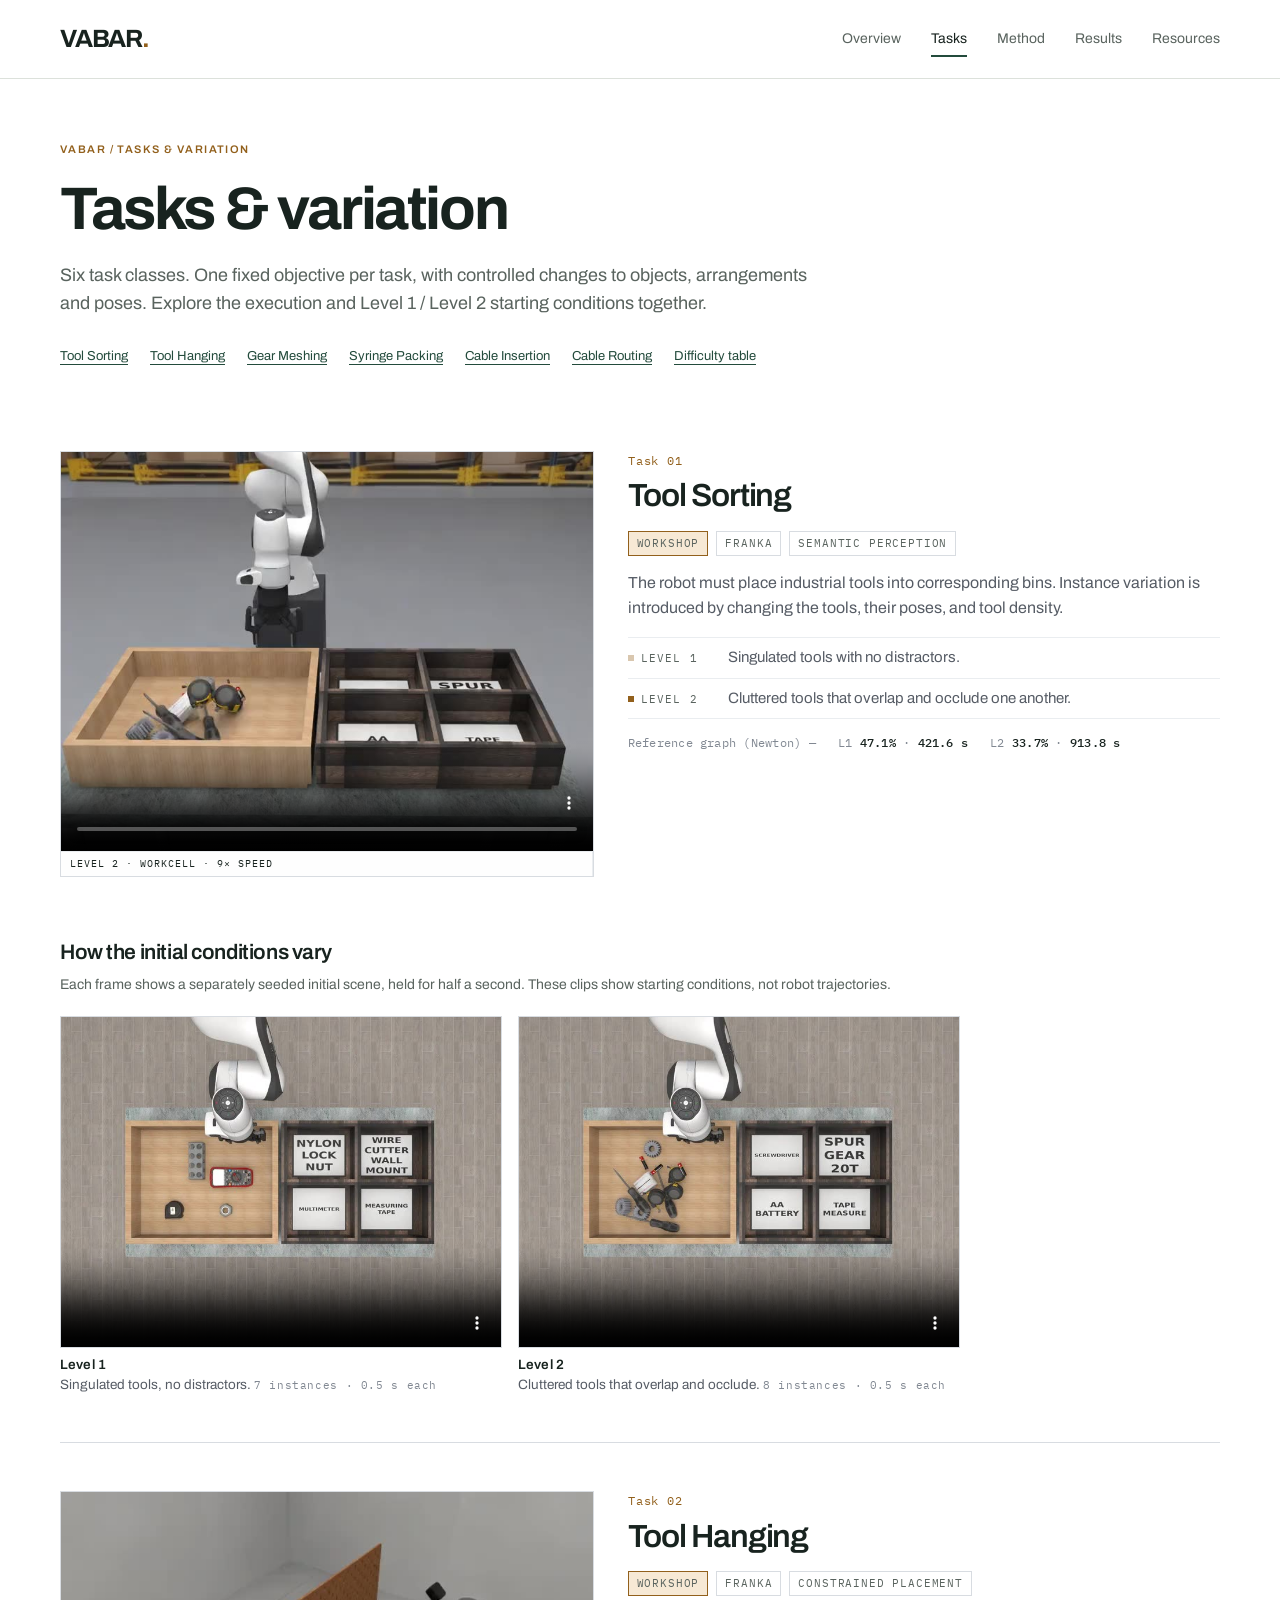
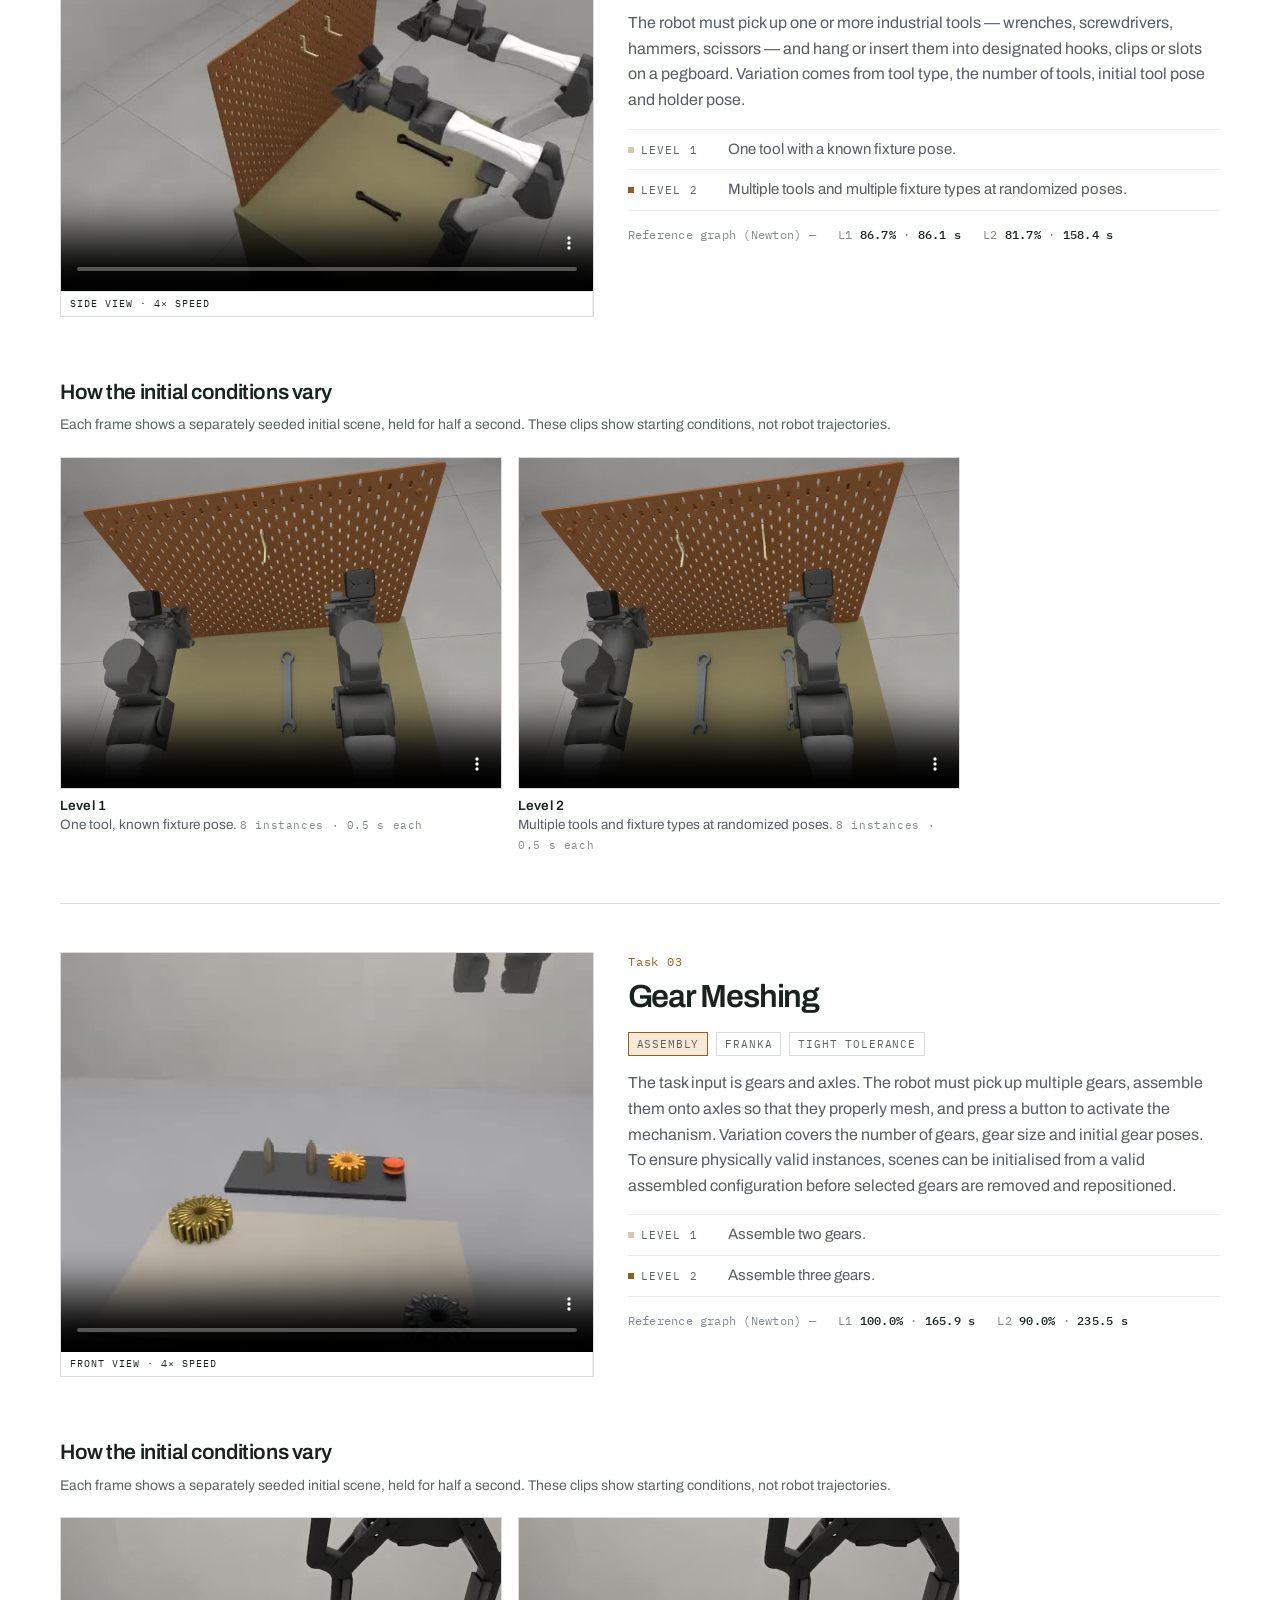
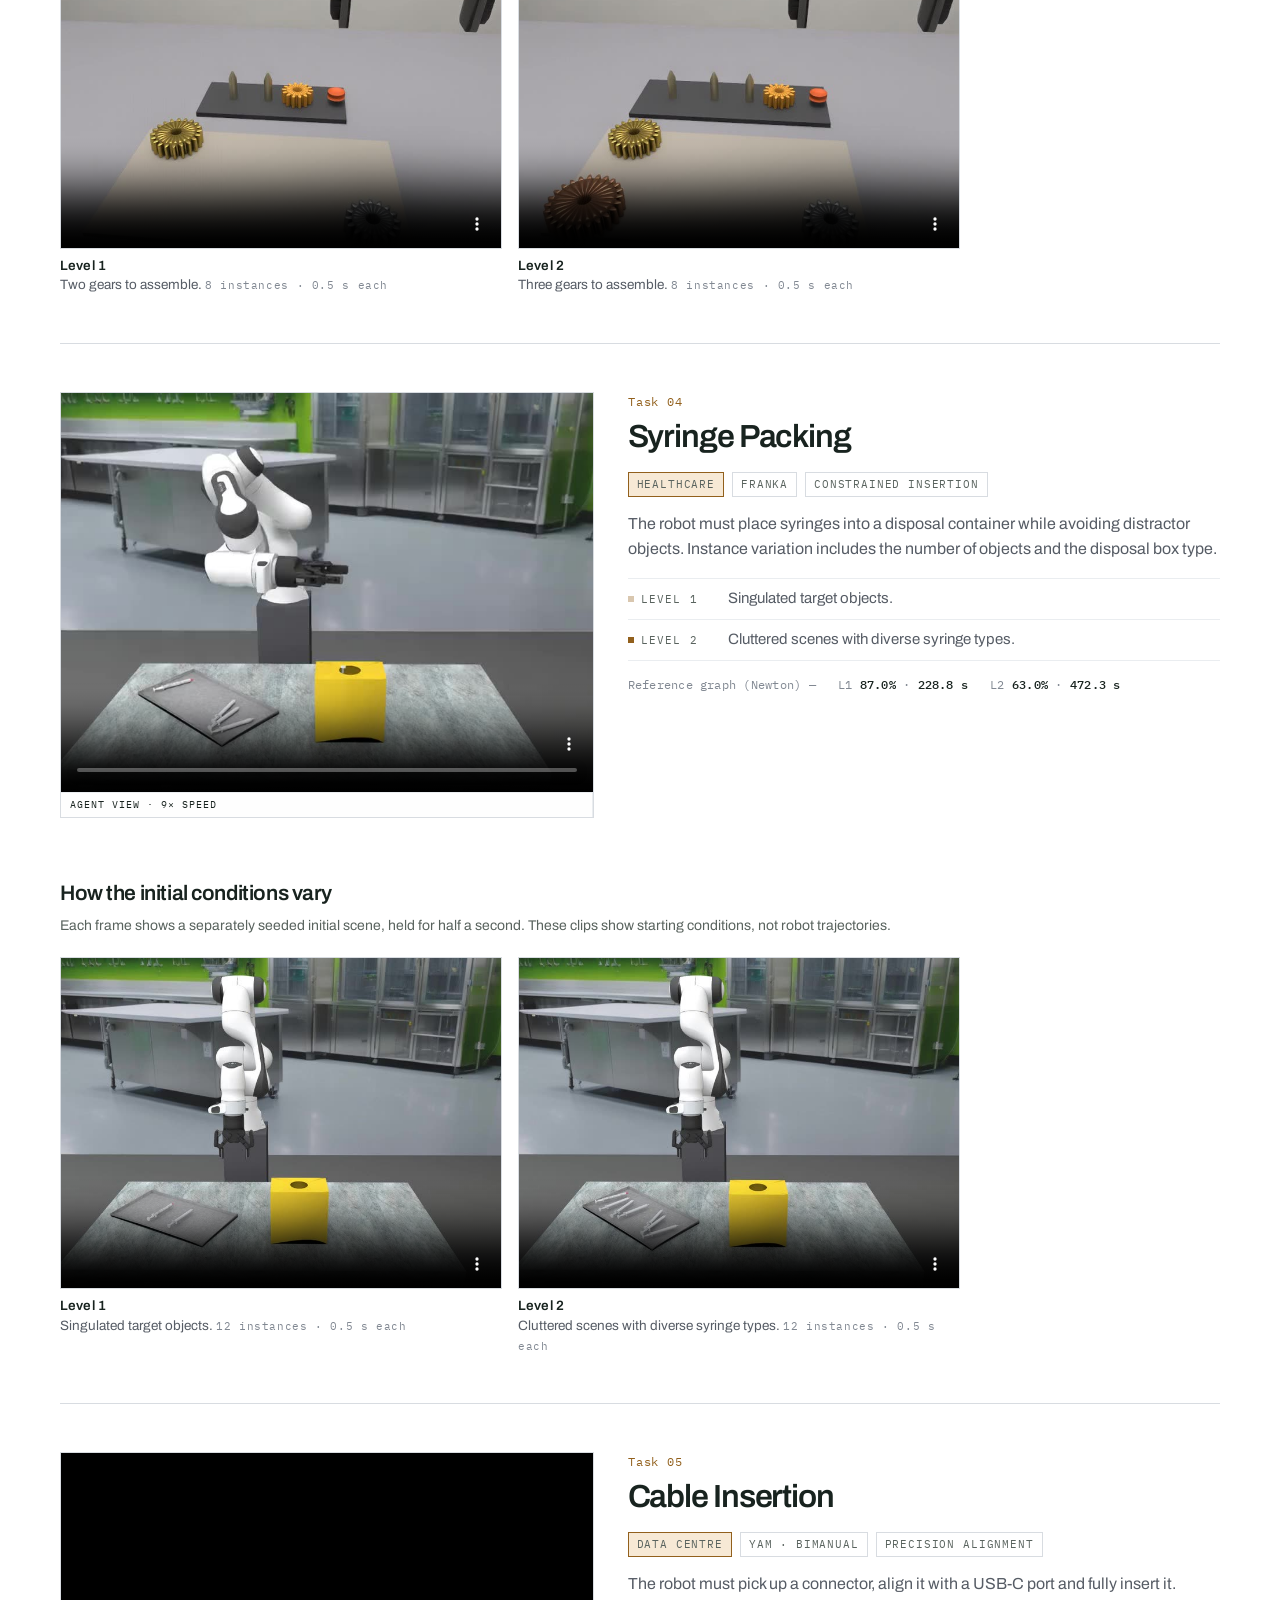
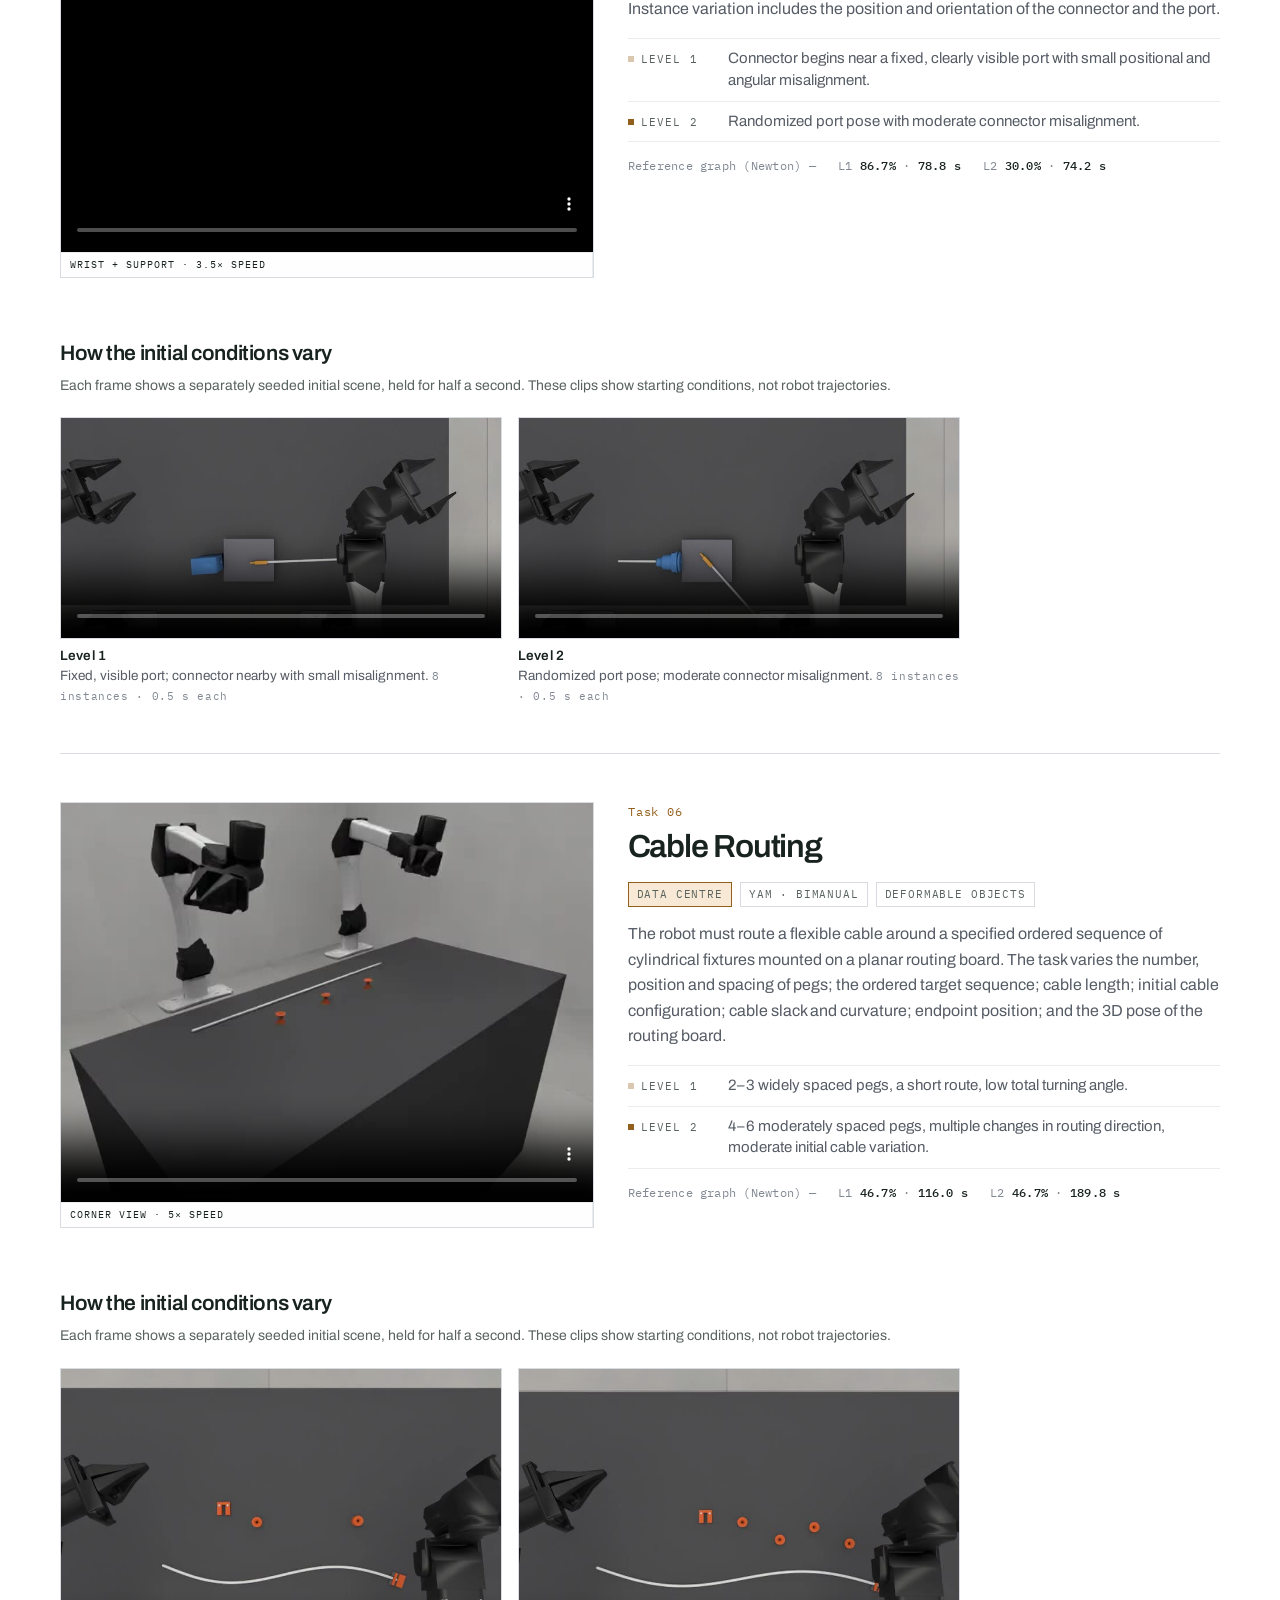
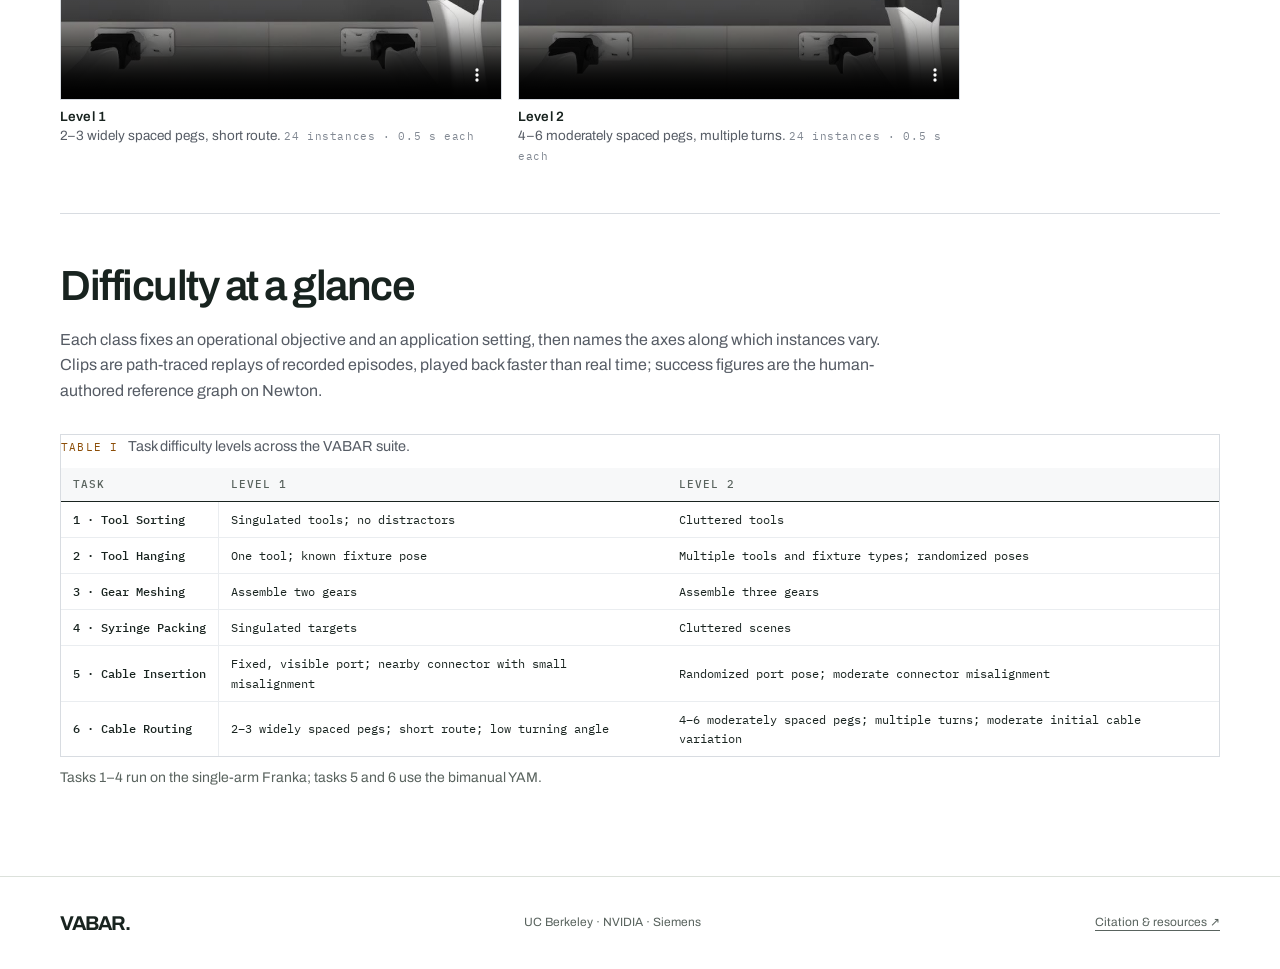
==== tasks.html @ e2aff844 "Redesign VABAR homepage and organize research into focused pages" ====
<!doctype html>
<html lang="en">
<head>
<meta charset="utf-8">
<meta name="viewport" content="width=device-width, initial-scale=1">
<title>Tasks & variation — VABAR</title>
<meta name="description" content="VABAR evaluates how reliably robots repeat a task as objects, layouts and physical conditions vary. Explore six manipulation tasks, controlled variations and baseline results.">
<meta name="robots" content="noindex, nofollow">
<link rel="preconnect" href="https://fonts.googleapis.com">
<link rel="preconnect" href="https://fonts.gstatic.com" crossorigin>
<link href="https://fonts.googleapis.com/css2?family=Archivo:wght@400;500;600;700&family=IBM+Plex+Mono:wght@400;500&display=swap" rel="stylesheet">
<link rel="stylesheet" href="assets/detail.css">
<link rel="stylesheet" href="assets/site.css">
<script src="assets/site.js" defer></script>
</head>
<body class="detail-page"><a class="skip-link" href="#main">Skip to content</a>
<nav class="site-nav" aria-label="Main navigation">
<div class="site-shell"><a class="brand" href="index.html" aria-label="VABAR home">VABAR<span class="brand-dot">.</span></a>
<div class="nav-links"><a href="index.html">Overview</a><a href="tasks.html" aria-current="page">Tasks</a><a href="method.html">Method</a><a href="results.html">Results</a><a href="resources.html">Resources</a>
</div>
</div>
</nav>
<header class="page-intro site-shell">
<p class="eyebrow">VABAR / Tasks & variation</p>
<h1>Tasks & variation</h1>
<p class="intro-text">Six task classes. One fixed objective per task, with controlled changes to objects, arrangements and poses. Explore the execution and Level 1 / Level 2 starting conditions together.</p>
<nav class="jump-links" aria-label="On this page"><a href="#tool-sorting">Tool Sorting</a><a href="#tool-hanging">Tool Hanging</a><a href="#gear-meshing">Gear Meshing</a><a href="#syringe-packing">Syringe Packing</a><a href="#cable-insertion">Cable Insertion</a><a href="#cable-routing">Cable Routing</a><a href="#difficulty">Difficulty table</a>
</nav>
</header>
<main id="main" class="shell">
<section id="tool-sorting" class="task-detail">
<article class="task">
    <div class="media">
      <video src="assets/video/task-tool-sorting.mp4" width="760" height="570" poster="assets/img/poster-task-tool-sorting.jpg" muted loop playsinline preload="none" controls aria-label="A single-arm robot picking tools out of a cluttered tray and placing them into labelled bins in an industrial warehouse."></video>
      <span class="cam">Level 2 · workcell · 9× speed</span>
    </div>
    <div>
      <p class="idx">Task 01</p>
      <h2>Tool Sorting</h2>
      <div class="meta"><span class="chip app">Workshop</span><span class="chip">Franka</span><span class="chip">Semantic perception</span>
</div>
      <p class="desc">The robot must place industrial tools into corresponding bins. Instance variation is introduced by changing the tools, their poses, and tool density.</p>
      <div class="tiers">
        <div class="tier">
<div class="t">Level 1</div>
<div class="d">Singulated tools with no distractors.</div>
</div>
        <div class="tier">
<div class="t">Level 2</div>
<div class="d">Cluttered tools that overlap and occlude one another.</div>
</div>
      </div>
      <p class="scores">Reference graph (Newton) — <span>L1 <b>47.1%</b> · <b>421.6 s</b></span><span>L2 <b>33.7%</b> · <b>913.8 s</b></span>
</p>
    </div>
  </article>
<h3>How the initial conditions vary</h3>
<p class="muted">Each frame shows a separately seeded initial scene, held for half a second. These clips show starting conditions, not robot trajectories.</p>
<div class="varpair">
        <figure>
          <div class="media"><video src="assets/video/var-tool-sorting-l1.mp4" width="760" height="570" poster="assets/img/poster-var-tool-sorting-l1.jpg" muted loop playsinline preload="none" controls aria-label="Tool Sorting Level 1: 7 independently seeded initial scenes, each held half a second."></video>
</div>
          <figcaption><b>Level 1</b>Singulated tools, no distractors. <span class="tick">7 instances · 0.5 s each</span>
</figcaption>
        </figure>
        <figure>
          <div class="media"><video src="assets/video/var-tool-sorting-l2.mp4" width="760" height="570" poster="assets/img/poster-var-tool-sorting-l2.jpg" muted loop playsinline preload="none" controls aria-label="Tool Sorting Level 2: 8 independently seeded initial scenes, each held half a second."></video>
</div>
          <figcaption><b>Level 2</b>Cluttered tools that overlap and occlude. <span class="tick">8 instances · 0.5 s each</span>
</figcaption>
        </figure>
</div>
</section>
<section id="tool-hanging" class="task-detail">
<article class="task">
    <div class="media">
      <video src="assets/video/task-tool-hanging.mp4" width="760" height="570" poster="assets/img/poster-task-tool-hanging.jpg" muted loop playsinline preload="none" controls aria-label="A single-arm robot hanging a wrench on a pegboard hook."></video>
      <span class="cam">Side view · 4× speed</span>
    </div>
    <div>
      <p class="idx">Task 02</p>
      <h2>Tool Hanging</h2>
      <div class="meta"><span class="chip app">Workshop</span><span class="chip">Franka</span><span class="chip">Constrained placement</span>
</div>
      <p class="desc">The robot must pick up one or more industrial tools — wrenches, screwdrivers, hammers, scissors — and hang or insert them into designated hooks, clips or slots on a pegboard. Variation comes from tool type, the number of tools, initial tool pose and holder pose.</p>
      <div class="tiers">
        <div class="tier">
<div class="t">Level 1</div>
<div class="d">One tool with a known fixture pose.</div>
</div>
        <div class="tier">
<div class="t">Level 2</div>
<div class="d">Multiple tools and multiple fixture types at randomized poses.</div>
</div>
      </div>
      <p class="scores">Reference graph (Newton) — <span>L1 <b>86.7%</b> · <b>86.1 s</b></span><span>L2 <b>81.7%</b> · <b>158.4 s</b></span>
</p>
    </div>
  </article>
<h3>How the initial conditions vary</h3>
<p class="muted">Each frame shows a separately seeded initial scene, held for half a second. These clips show starting conditions, not robot trajectories.</p>
<div class="varpair">
        <figure>
          <div class="media"><video src="assets/video/var-tool-hanging-l1.mp4" width="760" height="570" poster="assets/img/poster-var-tool-hanging-l1.jpg" muted loop playsinline preload="none" controls aria-label="Tool Hanging Level 1: 8 independently seeded initial scenes, each held half a second."></video>
</div>
          <figcaption><b>Level 1</b>One tool, known fixture pose. <span class="tick">8 instances · 0.5 s each</span>
</figcaption>
        </figure>
        <figure>
          <div class="media"><video src="assets/video/var-tool-hanging-l2.mp4" width="760" height="570" poster="assets/img/poster-var-tool-hanging-l2.jpg" muted loop playsinline preload="none" controls aria-label="Tool Hanging Level 2: 8 independently seeded initial scenes, each held half a second."></video>
</div>
          <figcaption><b>Level 2</b>Multiple tools and fixture types at randomized poses. <span class="tick">8 instances · 0.5 s each</span>
</figcaption>
        </figure>
</div>
</section>
<section id="gear-meshing" class="task-detail">
<article class="task">
    <div class="media">
      <video src="assets/video/task-gear-meshing.mp4" width="760" height="570" poster="assets/img/poster-task-gear-meshing.jpg" muted loop playsinline preload="none" controls aria-label="A single-arm robot placing a gear onto an axle so that it meshes with neighbouring gears."></video>
      <span class="cam">Front view · 4× speed</span>
    </div>
    <div>
      <p class="idx">Task 03</p>
      <h2>Gear Meshing</h2>
      <div class="meta"><span class="chip app">Assembly</span><span class="chip">Franka</span><span class="chip">Tight tolerance</span>
</div>
      <p class="desc">The task input is gears and axles. The robot must pick up multiple gears, assemble them onto axles so that they properly mesh, and press a button to activate the mechanism. Variation covers the number of gears, gear size and initial gear poses. To ensure physically valid instances, scenes can be initialised from a valid assembled configuration before selected gears are removed and repositioned.</p>
      <div class="tiers">
        <div class="tier">
<div class="t">Level 1</div>
<div class="d">Assemble two gears.</div>
</div>
        <div class="tier">
<div class="t">Level 2</div>
<div class="d">Assemble three gears.</div>
</div>
      </div>
      <p class="scores">Reference graph (Newton) — <span>L1 <b>100.0%</b> · <b>165.9 s</b></span><span>L2 <b>90.0%</b> · <b>235.5 s</b></span>
</p>
    </div>
  </article>
<h3>How the initial conditions vary</h3>
<p class="muted">Each frame shows a separately seeded initial scene, held for half a second. These clips show starting conditions, not robot trajectories.</p>
<div class="varpair">
        <figure>
          <div class="media"><video src="assets/video/var-gear-meshing-l1.mp4" width="760" height="570" poster="assets/img/poster-var-gear-meshing-l1.jpg" muted loop playsinline preload="none" controls aria-label="Gear Meshing Level 1: 8 independently seeded initial scenes, each held half a second."></video>
</div>
          <figcaption><b>Level 1</b>Two gears to assemble. <span class="tick">8 instances · 0.5 s each</span>
</figcaption>
        </figure>
        <figure>
          <div class="media"><video src="assets/video/var-gear-meshing-l2.mp4" width="760" height="570" poster="assets/img/poster-var-gear-meshing-l2.jpg" muted loop playsinline preload="none" controls aria-label="Gear Meshing Level 2: 8 independently seeded initial scenes, each held half a second."></video>
</div>
          <figcaption><b>Level 2</b>Three gears to assemble. <span class="tick">8 instances · 0.5 s each</span>
</figcaption>
        </figure>
</div>
</section>
<section id="syringe-packing" class="task-detail">
<article class="task">
    <div class="media">
      <video src="assets/video/task-syringe-packing.mp4" width="760" height="570" poster="assets/img/poster-task-syringe-packing.jpg" muted loop playsinline preload="none" controls aria-label="A single-arm robot in a laboratory picking syringes off a tray and posting them into a yellow sharps container."></video>
      <span class="cam">Agent view · 9× speed</span>
    </div>
    <div>
      <p class="idx">Task 04</p>
      <h2>Syringe Packing</h2>
      <div class="meta"><span class="chip app">Healthcare</span><span class="chip">Franka</span><span class="chip">Constrained insertion</span>
</div>
      <p class="desc">The robot must place syringes into a disposal container while avoiding distractor objects. Instance variation includes the number of objects and the disposal box type.</p>
      <div class="tiers">
        <div class="tier">
<div class="t">Level 1</div>
<div class="d">Singulated target objects.</div>
</div>
        <div class="tier">
<div class="t">Level 2</div>
<div class="d">Cluttered scenes with diverse syringe types.</div>
</div>
      </div>
      <p class="scores">Reference graph (Newton) — <span>L1 <b>87.0%</b> · <b>228.8 s</b></span><span>L2 <b>63.0%</b> · <b>472.3 s</b></span>
</p>
    </div>
  </article>
<h3>How the initial conditions vary</h3>
<p class="muted">Each frame shows a separately seeded initial scene, held for half a second. These clips show starting conditions, not robot trajectories.</p>
<div class="varpair">
        <figure>
          <div class="media"><video src="assets/video/var-syringe-packing-l1.mp4" width="760" height="570" poster="assets/img/poster-var-syringe-packing-l1.jpg" muted loop playsinline preload="none" controls aria-label="Syringe Packing Level 1: 12 independently seeded initial scenes, each held half a second."></video>
</div>
          <figcaption><b>Level 1</b>Singulated target objects. <span class="tick">12 instances · 0.5 s each</span>
</figcaption>
        </figure>
        <figure>
          <div class="media"><video src="assets/video/var-syringe-packing-l2.mp4" width="760" height="570" poster="assets/img/poster-var-syringe-packing-l2.jpg" muted loop playsinline preload="none" controls aria-label="Syringe Packing Level 2: 12 independently seeded initial scenes, each held half a second."></video>
</div>
          <figcaption><b>Level 2</b>Cluttered scenes with diverse syringe types. <span class="tick">12 instances · 0.5 s each</span>
</figcaption>
        </figure>
</div>
</section>
<section id="cable-insertion" class="task-detail">
<article class="task">
    <div class="media">
      <video src="assets/video/task-cable-insertion.mp4" width="760" height="570" poster="assets/img/poster-task-cable-insertion.jpg" muted loop playsinline preload="none" controls aria-label="Two robot grippers aligning a USB-C connector with a bulkhead port and inserting it."></video>
      <span class="cam">Wrist + support · 3.5× speed</span>
    </div>
    <div>
      <p class="idx">Task 05</p>
      <h2>Cable Insertion</h2>
      <div class="meta"><span class="chip app">Data centre</span><span class="chip">YAM · bimanual</span><span class="chip">Precision alignment</span>
</div>
      <p class="desc">The robot must pick up a connector, align it with a USB-C port and fully insert it. Instance variation includes the position and orientation of the connector and the port.</p>
      <div class="tiers">
        <div class="tier">
<div class="t">Level 1</div>
<div class="d">Connector begins near a fixed, clearly visible port with small positional and angular misalignment.</div>
</div>
        <div class="tier">
<div class="t">Level 2</div>
<div class="d">Randomized port pose with moderate connector misalignment.</div>
</div>
      </div>
      <p class="scores">Reference graph (Newton) — <span>L1 <b>86.7%</b> · <b>78.8 s</b></span><span>L2 <b>30.0%</b> · <b>74.2 s</b></span>
</p>
    </div>
  </article>
<h3>How the initial conditions vary</h3>
<p class="muted">Each frame shows a separately seeded initial scene, held for half a second. These clips show starting conditions, not robot trajectories.</p>
<div class="varpair">
        <figure>
          <div class="media"><video src="assets/video/var-cable-insertion-l1.mp4" width="760" height="380" poster="assets/img/poster-var-cable-insertion-l1.jpg" muted loop playsinline preload="none" controls aria-label="Cable Insertion Level 1: 8 independently seeded initial scenes, each held half a second."></video>
</div>
          <figcaption><b>Level 1</b>Fixed, visible port; connector nearby with small misalignment. <span class="tick">8 instances · 0.5 s each</span>
</figcaption>
        </figure>
        <figure>
          <div class="media"><video src="assets/video/var-cable-insertion-l2.mp4" width="760" height="380" poster="assets/img/poster-var-cable-insertion-l2.jpg" muted loop playsinline preload="none" controls aria-label="Cable Insertion Level 2: 8 independently seeded initial scenes, each held half a second."></video>
</div>
          <figcaption><b>Level 2</b>Randomized port pose; moderate connector misalignment. <span class="tick">8 instances · 0.5 s each</span>
</figcaption>
        </figure>
</div>
</section>
<section id="cable-routing" class="task-detail">
<article class="task">
    <div class="media">
      <video src="assets/video/task-cable-routing.mp4" width="760" height="570" poster="assets/img/poster-task-cable-routing.jpg" muted loop playsinline preload="none" controls aria-label="Two robot arms weaving a flexible cable around a sequence of pegs on a routing board."></video>
      <span class="cam">Corner view · 5× speed</span>
    </div>
    <div>
      <p class="idx">Task 06</p>
      <h2>Cable Routing</h2>
      <div class="meta"><span class="chip app">Data centre</span><span class="chip">YAM · bimanual</span><span class="chip">Deformable objects</span>
</div>
      <p class="desc">The robot must route a flexible cable around a specified ordered sequence of cylindrical fixtures mounted on a planar routing board. The task varies the number, position and spacing of pegs; the ordered target sequence; cable length; initial cable configuration; cable slack and curvature; endpoint position; and the 3D pose of the routing board.</p>
      <div class="tiers">
        <div class="tier">
<div class="t">Level 1</div>
<div class="d">2–3 widely spaced pegs, a short route, low total turning angle.</div>
</div>
        <div class="tier">
<div class="t">Level 2</div>
<div class="d">4–6 moderately spaced pegs, multiple changes in routing direction, moderate initial cable variation.</div>
</div>
      </div>
      <p class="scores">Reference graph (Newton) — <span>L1 <b>46.7%</b> · <b>116.0 s</b></span><span>L2 <b>46.7%</b> · <b>189.8 s</b></span>
</p>
    </div>
  </article>
<h3>How the initial conditions vary</h3>
<p class="muted">Each frame shows a separately seeded initial scene, held for half a second. These clips show starting conditions, not robot trajectories.</p>
<div class="varpair">
        <figure>
          <div class="media"><video src="assets/video/var-cable-routing-l1.mp4" width="760" height="570" poster="assets/img/poster-var-cable-routing-l1.jpg" muted loop playsinline preload="none" controls aria-label="Cable Routing Level 1: 24 independently seeded initial scenes, each held half a second."></video>
</div>
          <figcaption><b>Level 1</b>2–3 widely spaced pegs, short route. <span class="tick">24 instances · 0.5 s each</span>
</figcaption>
        </figure>
        <figure>
          <div class="media"><video src="assets/video/var-cable-routing-l2.mp4" width="760" height="570" poster="assets/img/poster-var-cable-routing-l2.jpg" muted loop playsinline preload="none" controls aria-label="Cable Routing Level 2: 24 independently seeded initial scenes, each held half a second."></video>
</div>
          <figcaption><b>Level 2</b>4–6 moderately spaced pegs, multiple turns. <span class="tick">24 instances · 0.5 s each</span>
</figcaption>
        </figure>
</div>
</section>
<section id="difficulty">
  <div class="sechead">
<h2>Difficulty at a glance</h2>
</div>
  <p class="dek">
    Each class fixes an operational objective and an application setting, then names the axes along which
    instances vary. Clips are path-traced replays of recorded episodes, played back faster than real time;
    success figures are the human-authored reference graph on Newton.
  </p>

  <div class="tablewrap" style="margin-bottom:8px">
    <table>
      <caption><span class="no">Table I</span>Task difficulty levels across the VABAR suite.</caption>
      <thead><tr><th>Task</th><th>Level 1</th><th>Level 2</th></tr></thead>
      <tbody>
        <tr><th>1 · Tool Sorting</th><td>Singulated tools; no distractors</td><td>Cluttered tools</td></tr>
        <tr><th>2 · Tool Hanging</th><td>One tool; known fixture pose</td><td>Multiple tools and fixture types; randomized poses</td></tr>
        <tr><th>3 · Gear Meshing</th><td>Assemble two gears</td><td>Assemble three gears</td></tr>
        <tr><th>4 · Syringe Packing</th><td>Singulated targets</td><td>Cluttered scenes</td></tr>
        <tr><th>5 · Cable Insertion</th><td>Fixed, visible port; nearby connector with small misalignment</td><td>Randomized port pose; moderate connector misalignment</td></tr>
        <tr><th>6 · Cable Routing</th><td>2–3 widely spaced pegs; short route; low turning angle</td><td>4–6 moderately spaced pegs; multiple turns; moderate initial cable variation</td></tr>
      </tbody>
    </table>
  </div>
  <p class="tnote">Tasks 1–4 run on the single-arm Franka; tasks 5 and 6 use the bimanual YAM.</p>

  </section>
</main>
<footer class="site-footer">
<div class="site-shell"><a class="brand" href="index.html">VABAR.</a>
<p>UC Berkeley · NVIDIA · Siemens</p><a href="resources.html#citation">Citation & resources ↗</a>
</div>
</footer>

</body></html>
---- assets/detail.css ----
:root{
  color-scheme:light;
  --ground:#FFFFFF;
  --surface:#FFFFFF;
  --surface-2:#F7F8F9;
  --ink:#14171B;
  --ink-2:#565C65;
  --ink-3:#818892;
  --rule:#D8DCE1;
  --rule-soft:#EAEDF0;
  --accent:#A85F0B;
  --accent-ink:#8C4E08;
  --accent-tint:#F7E9D5;
  --band:#F7F8F9;
  --band-ink:#14171B;
  --band-ink-2:#565C65;
  --band-rule:#D8DCE1;

  /* chart series - validated (light, surface #ffffff, all-pairs) */
  --series-perc:#2a78d6;
  --series-grasp:#eb6834;
  --series-motion:#1baf7a;
  --chart-surface:#FFFFFF;

  --shell:1180px;
  --measure:none;

  --f-display:"Archivo","Helvetica Neue",Arial,sans-serif;
  --f-body:"Source Serif 4",Georgia,"Times New Roman",serif;
  --f-mono:"IBM Plex Mono",ui-monospace,"SFMono-Regular",Menlo,Consolas,monospace;
}

*{box-sizing:border-box}
body{
  margin:0;background:var(--ground);color:var(--ink);
  font-family:var(--f-body);font-size:17px;line-height:1.62;
  -webkit-font-smoothing:antialiased;
}
img,video{max-width:100%;height:auto;display:block}
a{color:var(--accent-ink);text-decoration-thickness:1px;text-underline-offset:2px}
a:focus-visible,button:focus-visible,video:focus-visible{outline:2px solid var(--accent);outline-offset:3px}

.shell{max-width:var(--shell);margin-inline:auto;padding-inline:20px}
.prose{max-width:var(--measure)}
.prose p{margin:0 0 1em}
.prose p:last-child{margin-bottom:0}
.prose.two{columns:2;column-gap:46px}
.prose.two p{break-inside:avoid}
@media (max-width:900px){.prose.two{columns:1}}
strong{font-weight:600}

/* ---------- classification strip ---------- */
.strip{background:var(--band);color:var(--band-ink-2);border-bottom:1px solid var(--band-rule)}
.strip .shell{display:flex;flex-wrap:wrap;gap:8px 20px;align-items:center;padding-block:9px;
  font-family:var(--f-mono);font-size:11px;letter-spacing:.14em;text-transform:uppercase}
.strip b{color:var(--accent-ink);font-weight:600}
.strip .sep{color:var(--band-rule)}

/* ---------- nav ---------- */
nav.toc{position:sticky;top:env(safe-area-inset-top,0px);z-index:40;
  background:color-mix(in srgb,var(--ground) 90%,transparent);backdrop-filter:blur(10px);
  border-bottom:1px solid var(--rule)}
nav.toc .shell{display:flex;align-items:center;gap:16px;overflow-x:auto;scrollbar-width:none}
nav.toc .shell::-webkit-scrollbar{display:none}
nav.toc .mark{font-family:var(--f-display);font-weight:700;font-size:14px;letter-spacing:.06em;
  color:var(--ink);text-decoration:none;flex:none;padding-block:13px}
nav.toc a.lnk{font-family:var(--f-mono);font-size:11.5px;letter-spacing:.09em;text-transform:uppercase;
  color:var(--ink-2);text-decoration:none;white-space:nowrap;padding-block:13px;flex:none;
  border-bottom:2px solid transparent}
nav.toc a.lnk:hover{color:var(--ink);border-bottom-color:var(--accent)}

/* ---------- sidebar navigation (wide screens) ---------- */
@media (min-width:1040px){
  :root{--rail:224px}
  nav.toc{
    position:fixed;top:0;left:0;bottom:0;width:var(--rail);z-index:50;
    background:var(--ground);backdrop-filter:none;
    border-right:1px solid var(--rule);border-bottom:0;
    overflow-y:auto;overscroll-behavior:contain;
    padding-top:env(safe-area-inset-top,0px);padding-bottom:env(safe-area-inset-bottom,0px);
  }
  nav.toc .shell{
    display:block;max-width:none;overflow:visible;
    padding-inline:24px;padding-block:30px 34px;
  }
  nav.toc .mark{display:block;padding-block:0;margin-bottom:6px;font-size:20px;letter-spacing:.04em}
  nav.toc .railnote{
    display:block;font-family:var(--f-mono);font-size:9.5px;letter-spacing:.13em;text-transform:uppercase;
    color:var(--ink-3);margin-bottom:22px;line-height:1.5;
  }
  nav.toc a.lnk{
    display:block;padding:7px 0 7px 13px;margin-left:-14px;
    border-bottom:0;border-left:2px solid var(--rule-soft);white-space:normal;
  }
  nav.toc a.lnk:hover{color:var(--ink);border-bottom-color:transparent;border-left-color:var(--accent)}
  nav.toc a.lnk.is-current{color:var(--accent-ink);border-left-color:var(--accent)}
  .strip .shell,header.hero,main.shell,footer .shell{
    margin-left:var(--rail);
    max-width:calc(var(--shell) + var(--rail));
  }
  .strip .shell,footer .shell{margin-inline:var(--rail) auto}
}
@media (max-width:1039px){
  nav.toc .railnote{display:none}
}

/* ---------- hero ---------- */
header.hero{padding-block:30px 0}
.eyebrow{font-family:var(--f-mono);font-size:11.5px;letter-spacing:.16em;text-transform:uppercase;
  color:var(--accent-ink);margin:0 0 20px}
h1.title{font-family:var(--f-display);font-weight:700;
  font-size:clamp(38px,6.6vw,68px);line-height:1.02;letter-spacing:-.025em;margin:0;text-wrap:balance}
h1.title .acr{display:block;color:var(--ink)}
/* authors */
.authors{margin:16px 0 0;font-family:var(--f-display);font-size:15.5px;line-height:1.6;color:var(--ink)}
.authors .a{white-space:nowrap}
.authors .a:not(:last-child)::after{content:",";margin-right:.35em}
.authors sup,.affils sup{font-family:var(--f-mono);font-size:.68em;color:var(--accent-ink);margin-left:1px}
.affils{display:flex;flex-wrap:wrap;gap:4px 22px;margin:10px 0 0;font-family:var(--f-mono);
  font-size:12px;letter-spacing:.04em;color:var(--ink-2)}
h1.title .full{display:block;font-size:clamp(34px,4.4vw,60px);font-weight:700;
  line-height:1.04;letter-spacing:-.028em;color:var(--ink)}
.tagline{margin:10px 0 0;font-family:var(--f-display);font-size:clamp(16px,1.6vw,19px);font-weight:500;
  line-height:1.35;color:var(--ink-2)}
.eqc{margin:4px 0 0;font-family:var(--f-mono);font-size:11.5px;letter-spacing:.04em;color:var(--ink-3)}
.eqc sup{color:var(--accent-ink);margin-right:2px}
.byline{display:grid;grid-template-columns:1fr 1fr;gap:0 48px;margin:16px 0 0;
  border-top:1px solid var(--rule);border-bottom:1px solid var(--rule)}
.byline .col{display:flex;flex-direction:column}
.byline .row{display:grid;grid-template-columns:118px minmax(0,1fr);align-items:center;gap:14px;
  padding:9px 0;min-height:52px}
.byline .row + .row{border-top:1px solid var(--rule-soft)}
.byline h3{margin:0;font-family:var(--f-display);font-size:12.5px;font-weight:600;letter-spacing:.01em;color:var(--ink-3)}
.byline p{margin:0;font-family:var(--f-display);font-size:15.5px;line-height:1.55;color:var(--ink)}
.byline a{color:var(--ink);text-decoration:none;border-bottom:1px solid var(--rule)}
.byline a:hover{color:var(--accent-ink);border-bottom-color:var(--accent)}
.byline .nm{color:var(--ink-3);white-space:nowrap}
.byline .logos{display:flex;flex-wrap:wrap;align-items:center;gap:8px 20px}
.byline .logo{display:inline-flex;align-items:flex-start;gap:3px}
.byline .logo img{height:24px;width:auto;display:block}
.byline .logo img.siemens{height:20px}
.byline .logo img.berkeley{height:30px}
.byline .logo img.nvidia{height:26px}
.byline .logo sup{font-family:var(--f-mono);font-size:10px;line-height:1;color:var(--accent-ink)}
.byline .arx{display:inline-flex;align-items:center;gap:10px;border-bottom:0}
.byline .arx img{height:22px;width:auto;display:block}
.byline .arx img.gh{height:20px}
.byline .arx span{border-bottom:1px solid var(--rule)}
.byline .arx:hover span{border-bottom-color:var(--accent)}
@media (max-width:1360px){
  .byline .row{grid-template-columns:92px minmax(0,1fr);gap:10px}
  .byline .logos{flex-wrap:nowrap;gap:14px}
  .byline .logo img{height:20px}.byline .logo img.siemens{height:16px}
  .byline .logo img.nvidia{height:21px}.byline .logo img.berkeley{height:25px}
}
@media (max-height:820px) and (min-width:761px){
  header.hero{padding-top:18px}
  h1.title .full{font-size:clamp(30px,3.6vw,48px)}
  .tagline{margin-top:6px;font-size:16px}
  .authors{margin-top:10px;font-size:14.5px;line-height:1.5}
  .eqc{margin-top:2px}
  .byline{margin-top:10px}
  .byline .row{padding:5px 0;min-height:40px}
  .byline p{font-size:14.5px;line-height:1.45}
  section#overview{padding-top:14px}
}
@media (max-width:860px){.byline{grid-template-columns:1fr}.byline .col + .col .row:first-child{border-top:1px solid var(--rule-soft)}}
@media (max-width:520px){.byline .row{grid-template-columns:1fr;gap:6px}}
h1.title .sub{display:block;margin-top:14px;font-size:clamp(19px,2.6vw,28px);font-weight:500;
  line-height:1.24;letter-spacing:-.012em;color:var(--ink-2)}

.figures{display:grid;grid-template-columns:repeat(6,1fr);margin:34px 0 0;
  border-top:1px solid var(--ink);border-bottom:1px solid var(--rule)}
.figures div{padding:14px 16px 15px;border-right:1px solid var(--rule-soft)}
.figures div:last-child{border-right:0}
.figures dt{font-family:var(--f-mono);font-size:10.5px;letter-spacing:.11em;text-transform:uppercase;
  color:var(--ink-3);margin-bottom:5px}
.figures dd{margin:0;font-family:var(--f-display);font-weight:600;font-size:21px;letter-spacing:-.01em;
  font-variant-numeric:tabular-nums}

/* ---------- plates ---------- */
.plate{margin:0;position:relative}
.plate .frame img{height:auto}
.plate .frame{position:relative;border:1px solid var(--rule);background:var(--surface);padding:10px}
.plate .frame::before,.plate .frame::after{content:"";position:absolute;width:11px;height:11px;
  pointer-events:none;border-color:var(--accent);border-style:solid}
.plate .frame::before{top:-1px;left:-1px;border-width:1px 0 0 1px}
.plate .frame::after{bottom:-1px;right:-1px;border-width:0 1px 1px 0}
.plate figcaption{display:flex;gap:12px;align-items:baseline;margin-top:10px;font-size:14.5px;
  color:var(--ink-2);line-height:1.5}
.plate figcaption .no{flex:none;font-family:var(--f-mono);font-size:11px;letter-spacing:.11em;
  text-transform:uppercase;color:var(--accent-ink);padding-top:2px}

/* ---------- sections ---------- */
section{padding-block:56px;border-top:1px solid var(--rule)}
section:first-of-type{border-top:0}
section#overview{padding-top:22px}

.sechead{display:flex;align-items:baseline;gap:14px;margin-bottom:8px}
.sechead .num{font-family:var(--f-mono);font-size:11.5px;letter-spacing:.12em;color:var(--accent-ink);
  flex:none;padding-top:3px}
h2{font-family:var(--f-display);font-weight:600;font-size:clamp(25px,3.4vw,34px);letter-spacing:-.02em;
  line-height:1.14;margin:0;text-wrap:balance}
.dek{margin:0 0 30px;color:var(--ink-2);max-width:var(--measure);font-size:17px}
h3{font-family:var(--f-display);font-weight:600;font-size:18px;letter-spacing:-.008em;margin:0 0 8px}
.label{font-family:var(--f-mono);font-size:10.5px;letter-spacing:.13em;text-transform:uppercase;color:var(--ink-3)}

/* ---------- formalism ---------- */
.formal{display:grid;grid-template-columns:minmax(0,330px) minmax(0,1fr);gap:28px 40px;align-items:start;margin-top:8px}
.tuple{background:var(--surface);border:1px solid var(--rule);padding:22px 20px}
.tuple .eq{font-family:var(--f-mono);font-size:18px;letter-spacing:-.01em;color:var(--ink);text-align:center;
  padding:6px 0 16px;border-bottom:1px solid var(--rule-soft);margin-bottom:14px}
.tuple .eq i{color:var(--accent-ink);font-style:normal}
.glossary{margin:0;display:grid;grid-template-columns:auto 1fr;gap:7px 14px;font-size:14.5px}
.glossary dt{font-family:var(--f-mono);font-weight:500;color:var(--accent-ink);text-align:right}
.glossary dd{margin:0;color:var(--ink-2);line-height:1.45}
.tuple .foot{margin:16px 0 0;font-size:14px;color:var(--ink-2);line-height:1.5;
  border-top:1px solid var(--rule-soft);padding-top:13px}
.mono{font-family:var(--f-mono)}

ol.rules{margin:0;padding:0;list-style:none;counter-reset:r}
ol.rules li{counter-increment:r;padding:13px 0 13px 44px;border-top:1px solid var(--rule-soft);
  position:relative;font-size:16px;color:var(--ink-2)}
ol.rules li:first-child{border-top:0;padding-top:0}
ol.rules li:first-child::before{top:0}
ol.rules li::before{content:counter(r,lower-alpha);position:absolute;left:0;top:13px;
  font-family:var(--f-mono);font-size:11px;color:var(--accent-ink);border:1px solid var(--rule);
  width:24px;height:24px;display:grid;place-items:center;background:var(--surface)}
ol.rules.num li::before{content:counter(r)}
ol.rules b{color:var(--ink);font-weight:600;font-family:var(--f-display);font-size:15px}

/* ---------- criteria grid ---------- */
#contributions .criteria{grid-template-columns:repeat(3,1fr)}
#criteria .criteria{grid-template-columns:repeat(4,1fr)}
@media (max-width:1000px){
  #contributions .criteria,#criteria .criteria{grid-template-columns:repeat(2,1fr)}
}
@media (max-width:620px){
  #contributions .criteria,#criteria .criteria{grid-template-columns:1fr}
}
.criteria{display:grid;grid-template-columns:repeat(auto-fit,minmax(235px,1fr));border-top:1px solid var(--ink)}
.criteria .crit{padding:18px 20px 20px;border-bottom:1px solid var(--rule);border-right:1px solid var(--rule-soft)}
.criteria .crit:last-child{border-right:0}
.criteria .crit .k{font-family:var(--f-mono);font-size:10.5px;letter-spacing:.12em;color:var(--accent-ink);
  display:block;margin-bottom:9px}
.criteria .crit p{margin:0;font-size:15px;color:var(--ink-2);line-height:1.5}

/* ---------- diagnostic flow ---------- */
.flow{display:flex;flex-wrap:wrap;align-items:stretch;gap:10px;margin:0 0 22px}
.flow .node{flex:1 1 170px;min-width:0;border:1px solid var(--ink-2);background:var(--surface);
  padding:13px 14px;display:flex;flex-direction:column;gap:5px;justify-content:center}
.flow .node.priv{border-style:dashed}
.flow .node.phys{border-style:dotted}
.flow .node .t{font-family:var(--f-display);font-weight:600;font-size:14px;line-height:1.25}
.flow .node .s{font-family:var(--f-mono);font-size:12.5px;color:var(--accent-ink)}
.flow .arrow{align-self:center;color:var(--ink-3);font-size:16px;flex:none}
.flowkey{margin:0 0 26px;font-size:14px;color:var(--ink-3);max-width:var(--measure)}
dl.maps{margin:0;display:grid;grid-template-columns:auto 1fr;gap:9px 18px;font-size:15.5px;align-items:baseline}
dl.maps dt{font-family:var(--f-mono);font-size:13px;color:var(--accent-ink);white-space:nowrap}
dl.maps dd{margin:0;color:var(--ink-2)}

/* ---------- task cards ---------- */
.task{display:grid;grid-template-columns:minmax(0,46%) minmax(0,1fr);gap:26px 34px;padding-block:34px;
  border-top:1px solid var(--rule-soft);align-items:start}
.task:first-of-type{border-top:1px solid var(--ink)}
.media{position:relative;border:1px solid var(--rule);background:var(--surface-2);overflow:hidden}
.media video,.media img{width:100%;height:auto;display:block}
.media .cam{position:absolute;left:0;bottom:0;background:rgba(255,255,255,.88);color:var(--ink);border-top:1px solid var(--rule-soft);border-right:1px solid var(--rule-soft);
  font-family:var(--f-mono);font-size:10px;letter-spacing:.1em;text-transform:uppercase;padding:4px 9px}
.task .idx{font-family:var(--f-mono);font-size:12px;color:var(--accent-ink);letter-spacing:.08em;margin:0}
.task h3{font-size:24px;margin:4px 0 10px;letter-spacing:-.015em}
.task .meta{display:flex;flex-wrap:wrap;gap:6px 8px;margin:0 0 14px}
.chip{font-family:var(--f-mono);font-size:10.5px;letter-spacing:.08em;text-transform:uppercase;
  border:1px solid var(--rule);padding:3px 8px;color:var(--ink-2);background:var(--surface)}
.chip.app{border-color:var(--accent);color:var(--accent-ink);background:var(--accent-tint)}
.task p.desc{margin:0 0 16px;font-size:16px;color:var(--ink-2)}
.tiers{margin:0;border-top:1px solid var(--rule-soft)}
.tiers .tier{display:grid;grid-template-columns:86px 1fr;gap:14px;padding:9px 0;border-bottom:1px solid var(--rule-soft)}
.tiers .tier .t{font-family:var(--f-mono);font-size:10.5px;letter-spacing:.11em;text-transform:uppercase;
  color:var(--ink-3);padding-top:3px}
.tiers .tier .t::before{content:"";display:inline-block;width:6px;height:6px;margin-right:7px;
  background:var(--accent);opacity:.35;vertical-align:1px}
.tiers .tier:nth-child(2) .t::before{opacity:1}
.tiers .tier .d{font-size:15px;color:var(--ink-2);line-height:1.45}
.scores{display:flex;flex-wrap:wrap;gap:6px 22px;margin:14px 0 0;font-family:var(--f-mono);font-size:12px;
  color:var(--ink-3);letter-spacing:.02em}
.scores b{color:var(--ink);font-weight:500;font-variant-numeric:tabular-nums}

/* ---------- variation flip-books ---------- */
.varset{border-top:1px solid var(--ink)}
.varrow{display:grid;grid-template-columns:minmax(0,235px) minmax(0,1fr);gap:20px 34px;
  padding-block:28px;border-bottom:1px solid var(--rule-soft);align-items:start}
.varrow .vh .idx{font-family:var(--f-mono);font-size:12px;color:var(--accent-ink);letter-spacing:.08em;margin:0}
.varrow .vh h3{font-size:21px;margin:4px 0 8px;letter-spacing:-.014em}
.varrow .vh p{margin:0;font-size:14.5px;color:var(--ink-2);line-height:1.45}
.varrow .vh .axes{margin-top:10px;font-family:var(--f-mono);font-size:10.5px;letter-spacing:.09em;
  text-transform:uppercase;color:var(--ink-3)}
.varpair{display:grid;grid-template-columns:1fr 1fr;gap:16px}
.varpair figure{margin:0}
.varpair figcaption{margin-top:7px;font-size:13.5px;color:var(--ink-2);line-height:1.45}
.varpair figcaption b{display:block;font-family:var(--f-display);font-weight:600;font-size:13.5px;
  color:var(--ink);letter-spacing:.01em}
.varpair .tick{font-family:var(--f-mono);font-size:10.5px;color:var(--ink-3);letter-spacing:.06em}
@media (max-width:900px){.varrow{grid-template-columns:1fr}}
@media (max-width:560px){.varpair{grid-template-columns:1fr}}

/* ---------- gallery ---------- */
.gallery{display:grid;grid-template-columns:repeat(auto-fit,minmax(255px,1fr));gap:18px}
.gallery figure{margin:0}
.gallery figcaption{margin-top:8px;font-size:13.5px;color:var(--ink-2);line-height:1.45}
.gallery figcaption b{display:block;font-family:var(--f-display);font-weight:600;font-size:14px;color:var(--ink)}

/* ---------- tables ---------- */
.tablewrap{overflow-x:auto;border:1px solid var(--rule);background:var(--surface)}
table{border-collapse:collapse;width:100%;min-width:640px;font-family:var(--f-mono);font-size:13px}
caption{text-align:left;padding:0 0 10px;font-size:14.5px;color:var(--ink-2);font-family:var(--f-body)}
caption .no{font-family:var(--f-mono);font-size:11px;letter-spacing:.11em;text-transform:uppercase;
  color:var(--accent-ink);margin-right:10px}
th,td{padding:8px 12px;text-align:left;border-bottom:1px solid var(--rule-soft);vertical-align:middle}
thead th{font-size:10.5px;letter-spacing:.1em;text-transform:uppercase;color:var(--ink-3);font-weight:500;
  border-bottom:1px solid var(--ink);white-space:nowrap;background:var(--surface-2)}
tbody th{font-weight:500;color:var(--ink);white-space:nowrap;border-right:1px solid var(--rule-soft)}
td.n{text-align:right;font-variant-numeric:tabular-nums;white-space:nowrap}
tbody tr:last-child th,tbody tr:last-child td{border-bottom:0}
.grp th,.grp td{border-top:1px solid var(--rule)}
.dash{color:var(--ink-3)}
.spangrp{border-left:1px solid var(--rule-soft)}
.best{font-weight:600}
/* inline magnitude bar behind a success rate */
td.sr{position:relative;text-align:right;font-variant-numeric:tabular-nums;white-space:nowrap;
  padding-right:12px;min-width:74px}
td.sr .bar{position:absolute;left:6px;top:50%;transform:translateY(-50%);height:15px;
  background:var(--accent);opacity:.17;border-radius:0 2px 2px 0;pointer-events:none}
td.sr span.v{position:relative}
.tnote{margin:10px 0 0;font-size:14px;color:var(--ink-3);line-height:1.5}

/* ---------- failure chart ---------- */
.chart{border:1px solid var(--rule);background:var(--chart-surface);padding:20px}
.legend{display:flex;flex-wrap:wrap;gap:8px 20px;margin:0 0 18px;font-family:var(--f-mono);font-size:11.5px;
  letter-spacing:.06em;text-transform:uppercase;color:var(--ink-2)}
.legend .k{display:inline-flex;align-items:center;gap:7px}
.legend .sw{width:11px;height:11px;flex:none;border-radius:2px}
.chartrow{display:grid;grid-template-columns:150px minmax(0,1fr) 168px;gap:14px;align-items:center;margin-bottom:7px}
.chartrow .rl{font-family:var(--f-mono);font-size:11.5px;color:var(--ink-2);text-align:right;
  white-space:nowrap;overflow:hidden;text-overflow:ellipsis}
  .chartrow .rl em{font-style:normal;color:var(--ink-3)}
.chartrow .rv{display:flex;gap:10px;font-family:var(--f-mono);font-size:11.5px;color:var(--ink-2);
  font-variant-numeric:tabular-nums}
.chartrow .rv span{flex:1;text-align:right}
.chartrow .rv .z{color:var(--ink-3)}
.chartrow .rv .na{color:var(--ink-3);flex:3;text-align:right;font-style:normal}
.stack{display:flex;gap:2px;height:26px}
.stack .seg{height:100%;min-width:0;cursor:default}
.stack .seg:first-child{border-radius:2px 0 0 2px}
.stack .seg:last-child{border-radius:0 2px 2px 0}
.stack .seg.p{background:var(--series-perc)}
.stack .seg.g{background:var(--series-grasp)}
.stack .seg.m{background:var(--series-motion)}
.stack .na{height:100%;flex:1;border:1px dashed var(--rule);display:flex;align-items:center;
  padding-left:10px;font-family:var(--f-mono);font-size:10.5px;color:var(--ink-3)}
.axis{display:grid;grid-template-columns:150px minmax(0,1fr) 168px;gap:14px;margin-top:10px}
  .axis .ticks{display:flex;justify-content:space-between;font-family:var(--f-mono);font-size:10.5px;color:var(--ink-3)}
.axis .heads{display:flex;gap:10px;font-family:var(--f-mono);font-size:10px;letter-spacing:.06em;
  text-transform:uppercase;color:var(--ink-3)}
.axis .heads span{flex:1;text-align:right}
#tip{position:fixed;z-index:80;pointer-events:none;opacity:0;transition:opacity .1s;
  background:var(--ink);color:#FFFFFF;border:1px solid var(--ink);padding:7px 10px;
  font-family:var(--f-mono);font-size:11.5px;line-height:1.45;max-width:220px}

.notice{border:1px solid var(--accent);background:var(--accent-tint);color:var(--accent-ink);
  padding:13px 16px;font-family:var(--f-mono);font-size:12.5px;line-height:1.55;margin:0 0 22px;max-width:var(--measure)}

.cols{display:grid;grid-template-columns:repeat(auto-fit,minmax(245px,1fr));gap:26px 34px}
.cols .c p{margin:0;font-size:15.5px;color:var(--ink-2)}
.split{display:grid;grid-template-columns:minmax(0,1fr) minmax(0,44%);gap:30px 40px;align-items:start}

/* ---------- discussion ---------- */
.findings{display:grid;gap:0;border-top:1px solid var(--ink)}
.findings .f{padding:20px 0;border-bottom:1px solid var(--rule-soft);display:grid;
  grid-template-columns:minmax(0,300px) minmax(0,1fr);gap:10px 34px;align-items:start}
.findings .f h3{margin:0;font-size:19px;letter-spacing:-.012em}
.findings .f .k{font-family:var(--f-mono);font-size:10.5px;letter-spacing:.12em;color:var(--accent-ink);
  display:block;margin-bottom:7px}
.findings .f p{margin:0;font-size:16px;color:var(--ink-2)}

/* ---------- release / footer ---------- */
.release{display:grid;grid-template-columns:repeat(auto-fit,minmax(215px,1fr));border-top:1px solid var(--ink);margin-bottom:26px}
.release .r{padding:16px 18px 18px;border-bottom:1px solid var(--rule);border-right:1px solid var(--rule-soft)}
.release .r .k{font-family:var(--f-mono);font-size:10.5px;letter-spacing:.11em;text-transform:uppercase;
  color:var(--ink-3);display:block;margin-bottom:7px}
.release .r .v{font-family:var(--f-display);font-weight:600;font-size:16px;margin-bottom:5px}
.release .r p{margin:0;font-size:14px;color:var(--ink-2);line-height:1.45}
pre.cite{margin:0;padding:18px 20px;background:var(--band);color:var(--band-ink);font-family:var(--f-mono);
  font-size:12.5px;line-height:1.6;overflow-x:auto;border:1px solid var(--band-rule)}
pre.cite .k{color:var(--accent-ink)}
footer{border-top:1px solid var(--rule);padding-block:30px 46px;color:var(--ink-3);font-size:14px}
footer .shell{display:flex;flex-wrap:wrap;gap:10px 28px;justify-content:space-between;align-items:baseline}
footer .m{font-family:var(--f-mono);font-size:11px;letter-spacing:.1em;text-transform:uppercase}

@media (max-width:900px){
  .formal{grid-template-columns:1fr}
  .split{grid-template-columns:1fr}
  .task{grid-template-columns:1fr;gap:18px}
  .figures{grid-template-columns:repeat(3,1fr)}
  .figures div:nth-child(3n){border-right:0}
  .figures div:nth-child(-n+3){border-bottom:1px solid var(--rule-soft)}
  .findings .f{grid-template-columns:1fr;gap:8px}
  .chartrow,.axis{grid-template-columns:118px 1fr;gap:10px}
}
@media (max-width:520px){
  body{font-size:16px}
  .figures{grid-template-columns:repeat(2,1fr)}
  .figures div:nth-child(3n){border-right:1px solid var(--rule-soft)}
  .figures div:nth-child(2n){border-right:0}
  .figures div:nth-child(-n+4){border-bottom:1px solid var(--rule-soft)}
  .tiers .tier{grid-template-columns:1fr;gap:2px}
  header.hero{padding-block:34px 0}
  section{padding-block:40px}
  .flow .arrow{display:none}
  .chartrow,.axis{grid-template-columns:82px minmax(0,1fr);gap:8px}
  .chartrow .rv,.axis .heads{display:none}
  .chart{padding:14px}
}
@media (prefers-reduced-motion: reduce){
  *{animation-duration:.001ms!important;transition-duration:.001ms!important}
}
---- assets/site.css ----
:root{--ink:#18231f;--muted:#59635e;--line:#dce1db;--accent:#92601c;--cream:#f5f5ef;--green:#234b3c;--f-display:'Archivo',Arial,sans-serif;--f-body:'Archivo',Arial,sans-serif;--shell:1160px}

*{box-sizing:border-box}
html{scroll-padding-top:100px}
body{margin:0;background:#fff;color:var(--ink);font-family:var(--f-body);font-size:16px;line-height:1.6;-webkit-font-smoothing:antialiased}
a{color:inherit;text-underline-offset:4px}
img,video{display:block;max-width:100%;height:auto}
button,a,summary{-webkit-tap-highlight-color:transparent}
a:focus-visible,summary:focus-visible,video:focus-visible{outline:3px solid #9b681f;outline-offset:5px}
h1,h2,h3,h4,p,figure{margin:0}
h1,h2,h3{font-family:var(--f-display);text-wrap:balance}
h2{font-size:clamp(30px,3.3vw,43px);line-height:1.15;letter-spacing:-.035em}
h3{font-size:21px;line-height:1.3;letter-spacing:-.02em}
.site-shell,.detail-page main.shell{width:min(1160px,calc(100% - 80px));max-width:none;margin-inline:auto;padding-inline:0}
.skip-link{position:fixed;top:-100px;left:16px;z-index:100;padding:12px;background:white}
.skip-link:focus{top:10px}
.site-nav{position:sticky;top:0;z-index:50;background:rgba(255,255,255,.97);border-bottom:1px solid var(--line)}
.site-nav .site-shell{display:flex;align-items:center;justify-content:space-between;min-height:78px;gap:32px}
.brand{font-size:25px;font-weight:700;letter-spacing:-.05em;text-decoration:none;white-space:nowrap}
.brand-dot{color:var(--accent)}
.nav-links{display:flex;gap:30px;align-items:center}
.nav-links a{font-size:14px;text-decoration:none;color:var(--muted);padding:25px 0;position:relative}
.nav-links a:hover,.nav-links a[aria-current]{color:var(--ink)}
.nav-links a[aria-current]:after{content:'';height:2px;background:var(--green);position:absolute;bottom:18px;left:0;right:0}
.eyebrow{font-size:11px;letter-spacing:.13em;font-weight:600;text-transform:uppercase;color:var(--accent);margin:0 0 19px;font-family:var(--f-display)}
.home-hero{display:grid;grid-template-columns:1fr 1.02fr;gap:62px;align-items:center;padding-block:66px 46px}
.home-hero h1{font-size:clamp(40px,4.7vw,62px);line-height:1.04;letter-spacing:-.055em;font-weight:600}
.hero-lead{font-size:19px;line-height:1.55;color:var(--muted);max-width:480px;margin:24px 0 16px}
.project-title{font-size:13px;color:var(--muted);max-width:350px;line-height:1.5}
.actions{display:flex;gap:12px;flex-wrap:wrap;margin-top:28px}
.button{display:inline-flex;justify-content:center;align-items:center;gap:20px;padding:12px 17px;font-size:14px;font-weight:500;text-decoration:none;border:1px solid #b8c1b7;border-radius:4px;transition:background .15s}
.button:hover{background:#ecefe8}
.button.primary{background:var(--green);border-color:var(--green);color:white}
.button.primary:hover{background:#16362a}
.release-note{font-size:12px;color:var(--muted);margin-top:14px}
.hero-demo{background:var(--cream);border:1px solid var(--line);border-radius:5px;overflow:hidden}
.demo-topline{display:flex;justify-content:space-between;padding:13px 16px;font-size:10px;font-weight:500;text-transform:uppercase;letter-spacing:.1em}
.hero-demo video{width:100%;aspect-ratio:4/3;object-fit:cover}
.hero-demo figcaption{padding:14px 16px;font-size:13px;line-height:1.5}
.hero-demo figcaption span{display:block;font-size:11px;color:var(--muted);margin-top:3px}
.project-meta{display:grid;grid-template-columns:1fr auto;border-top:1px solid var(--line);padding-top:22px;padding-bottom:24px;align-items:center;gap:12px 30px}
.institution-line{display:flex;gap:24px;flex-wrap:wrap;font-size:16px;font-weight:600}
.facts{display:flex;gap:23px;font-size:12px;color:var(--muted)}
.facts b{font-size:18px;color:var(--ink);font-weight:500;margin-right:4px}
.team-details{grid-column:1/-1;font-size:13px;color:var(--muted)}
summary{cursor:pointer;width:fit-content}
.authors{font-size:13px;line-height:1.9;margin-top:20px;font-family:var(--f-display)}
.authors .a{white-space:nowrap}
.authors .a:not(:last-child):after{content:', ';margin-right:5px}
.authors sup,.logos sup{font-size:9px;color:var(--accent)}
.eqc{font-size:11px;color:var(--muted);margin-top:8px}
.team-logos{margin-top:18px}
.logos{display:flex;gap:28px;flex-wrap:wrap;align-items:center}
.logo{display:flex;gap:4px;align-items:center}
.logo img{height:24px;width:auto}
.home-section{padding-block:76px;border-top:1px solid var(--line)}
.section-heading{display:flex;gap:50px;justify-content:space-between;align-items:flex-end;margin-bottom:34px}
.section-heading>p{font-size:16px;color:var(--muted);max-width:450px;line-height:1.7}
.variation-section{background:var(--cream)}
.variation-compare{display:grid;grid-template-columns:1fr 1fr;gap:24px}
.variation-compare figure{background:white;border:1px solid var(--line);border-radius:4px;overflow:hidden}
.comparison-label{display:flex;align-items:center;gap:18px;padding:14px 20px}
.comparison-label span{font-size:11px;color:var(--accent);text-transform:uppercase;letter-spacing:.08em}
.comparison-label b{font-size:15px;font-weight:500}
.variation-compare img{width:100%;aspect-ratio:4/3;object-fit:cover}
.variation-compare figcaption{padding:12px 20px;font-size:13px;color:var(--muted)}
.section-bottom{display:flex;align-items:flex-start;justify-content:space-between;gap:36px;margin-top:25px}
.section-bottom p{font-size:13px;line-height:1.65;color:var(--muted);max-width:690px}
.text-link{font-size:14px;font-weight:500;white-space:nowrap;color:var(--green)}
.task-grid{display:grid;grid-template-columns:repeat(3,minmax(0,1fr));gap:32px 24px}
.task-card{display:block;text-decoration:none;border:1px solid var(--line);border-radius:4px;overflow:hidden;transition:border-color .15s}
.task-card:hover{border-color:var(--green)}
.card-image{position:relative;overflow:hidden}
.card-image img{width:100%;aspect-ratio:4/3;object-fit:cover;transition:transform .2s}
.task-card:hover img{transform:scale(1.025)}
.card-number{position:absolute;top:12px;left:12px;padding:2px 8px;background:#fff;color:var(--green);font-size:11px;border-radius:2px}
.card-copy{padding:20px}
.card-copy h3{display:flex;align-items:center;justify-content:space-between;font-size:20px}
.card-copy h3 span{font-size:18px;font-weight:400;color:var(--muted)}
.card-copy p{font-size:14px;color:var(--muted);margin:10px 0 20px;line-height:1.65}
.card-link{font-size:11px;color:var(--green)}
.method-strip{background:var(--cream)}
.method-steps{list-style:none;display:grid;grid-template-columns:repeat(3,1fr);gap:40px;padding:0;margin:36px 0 0}
.method-steps li{border-top:1px solid #b9c3b6;padding-top:18px}
.method-steps li>span{display:block;color:var(--accent);font-size:12px;margin-bottom:22px}
.method-steps p{font-size:15px;color:var(--muted);margin-top:10px;max-width:320px}
.result-feature{border-block:1px solid var(--line);padding-block:30px;display:grid;grid-template-columns:1fr 1.3fr;gap:60px}
.muted{color:var(--muted);font-size:14px;margin-top:8px}
.result-legend{display:grid;gap:10px;font-size:12px;margin-top:24px}
.result-legend span{display:flex;gap:8px;align-items:center}
.result-legend i{width:9px;height:9px;background:#b9c4bc}
.result-legend .human-key,.bar-fill.human{background:#a0afa3}
.result-legend .gap-key,.bar-fill.gap{background:var(--green)}
.result-legend .code-key,.bar-fill.code{background:var(--accent)}
.bar-groups{display:grid;gap:22px}
.bar-group h4{font-size:12px;margin-bottom:10px}
.result-bar{display:grid;grid-template-columns:95px 1fr 40px;gap:12px;align-items:center;margin-top:8px;font-size:12px}
.bar-track{height:13px;background:#f0f2ee}
.bar-fill{height:100%}
.result-bar b{text-align:right;font-weight:500}
.resources-band{background:var(--cream)}
.resources-band>div>p:not(.eyebrow){color:var(--muted);margin-top:16px}
.resources-band h2{max-width:700px}
.site-footer{padding:30px 0;border-top:1px solid var(--line);font-size:12px;color:var(--muted)}
.site-footer .site-shell{display:flex;gap:24px;flex-wrap:wrap;align-items:center;justify-content:space-between}
.site-footer .brand{font-size:20px;color:var(--ink)}

/* Detail pages retain the complete research content within the same site navigation. */
.detail-page .page-intro{padding-block:62px 36px}
.page-intro h1{font-size:clamp(38px,5vw,60px);line-height:1.05;letter-spacing:-.04em}
.intro-text{max-width:760px;color:var(--muted);font-size:18px;margin-top:20px}
.jump-links{display:flex;gap:8px 22px;flex-wrap:wrap;margin-top:28px}
.jump-links a{font-size:13px;color:var(--green)}
.detail-page section{padding-block:48px}
.detail-page .dek{max-width:850px;font-size:16px;margin-top:16px}
.detail-page .prose{max-width:850px}
.detail-page .prose.two{columns:1}
.detail-page .task{border-top:0;padding-top:0}
.detail-page .task-detail>h3{margin:28px 0 8px}
.detail-page .varpair{margin-top:20px;max-width:900px}
.detail-page .task h2{font-size:32px;margin:8px 0 16px}
.detail-page .varpair figure{padding:0;margin:0}
.detail-page .media .cam{position:static;display:block;font-size:10px}
.detail-page .sechead{margin-bottom:14px}
.detail-page .tnote{color:var(--muted)}
.detail-page .label,.detail-page .chip,.detail-page .tiers .tier .t,.detail-page thead th{color:var(--muted)}
.detail-page .chartrow .rv{grid-column:auto}
.detail-page .resource-links{display:flex;gap:24px;flex-wrap:wrap;margin-top:24px}
.detail-page .cite{margin-top:16px}
.detail-page .page-intro+.shell{padding-bottom:40px}
.detail-page .findings{margin-top:30px}
.detail-page table{font-size:12px}
.detail-page .release{margin-top:25px}
.detail-page h3{margin-top:18px}
.detail-page .task .idx{color:var(--accent)}

@media(min-width:1040px){.detail-page main.shell,.detail-page footer .site-shell{margin-inline:auto;max-width:none}
.detail-page footer .site-shell{padding-inline:0}
}

@media(max-width:1000px){.site-shell,.detail-page main.shell{width:calc(100% - 48px)}
.home-hero{gap:30px}
.home-hero h1{font-size:44px}
.hero-lead{font-size:17px}
.actions{gap:8px}
.button{font-size:13px;padding:11px 13px}
.project-meta{grid-template-columns:1fr}
.section-heading{gap:32px}
.section-heading>p{max-width:400px}
.task-grid{grid-template-columns:repeat(2,1fr)}
.result-feature{gap:30px}
.method-steps{gap:24px}
.facts{gap:24px}
.detail-page .chartrow .rv{grid-column:2}
.detail-page .axis .heads{grid-column:2}
}

@media(max-width:700px){html{scroll-padding-top:110px}
.site-shell,.detail-page main.shell{width:calc(100% - 36px)}
.site-nav .site-shell{display:block;min-height:0;padding-top:12px}
.site-nav .brand{font-size:22px}
.nav-links{justify-content:space-between;gap:10px}
.nav-links a{font-size:12px;padding:10px 0 14px}
.nav-links a[aria-current]:after{bottom:8px}
.home-hero{grid-template-columns:1fr;padding-block:36px 28px;gap:28px}
.home-hero h1{font-size:clamp(39px,10.5vw,58px)}
.hero-lead{font-size:18px;margin-top:20px;max-width:500px}
.project-title{max-width:none}
.hero-demo video{aspect-ratio:4/3}
.institution-line{gap:20px;font-size:14px}
.facts{gap:14px;flex-wrap:wrap;font-size:11px}
.facts b{font-size:16px}
.home-section{padding-block:46px}
.section-heading{display:block;margin-bottom:24px}
.section-heading>p{margin-top:20px;max-width:none;font-size:15px}
.section-heading>.text-link{display:inline-block;margin-top:20px}
.variation-compare{gap:14px;grid-template-columns:1fr}
.comparison-label{padding:12px 16px}
.section-bottom{display:block;margin-top:20px}
.section-bottom .text-link{display:inline-block;margin-top:16px}
.task-grid{gap:18px;grid-template-columns:1fr}
.card-image img{aspect-ratio:16/10}
.card-copy{padding:18px}
.card-copy p{margin-bottom:12px}
.method-steps{grid-template-columns:1fr;gap:25px;margin-top:24px}
.method-steps li>span{margin-bottom:10px}
.method-steps p{max-width:none}
.result-feature{grid-template-columns:1fr;gap:25px}
.result-legend{margin-top:16px}
.result-bar{grid-template-columns:82px 1fr 35px;gap:8px;font-size:11px}
.site-footer .site-shell{gap:10px 25px}
.detail-page .page-intro{padding-block:38px 28px}
.intro-text{font-size:16px}
.detail-page section{padding-block:32px}
.detail-page .formal{gap:20px}
.detail-page dl.maps{grid-template-columns:1fr;gap:6px}
.detail-page dl.maps dd{margin:0 0 10px}
.detail-page .chartrow .rv{display:none}
.detail-page .axis .heads{display:none}
.detail-page .varpair{grid-template-columns:1fr}
.detail-page .authors{font-size:13px}
.detail-page .logo img{max-width:150px}
.detail-page .release{grid-template-columns:1fr}
.detail-page .page-intro h1{font-size:40px}
.detail-page .tuple .eq{font-size:15px}
.detail-page .tuple{padding:18px 12px}
}

@media(prefers-reduced-motion:reduce){*,*:before,*:after{scroll-behavior:auto!important;transition:none!important;animation:none!important}
}
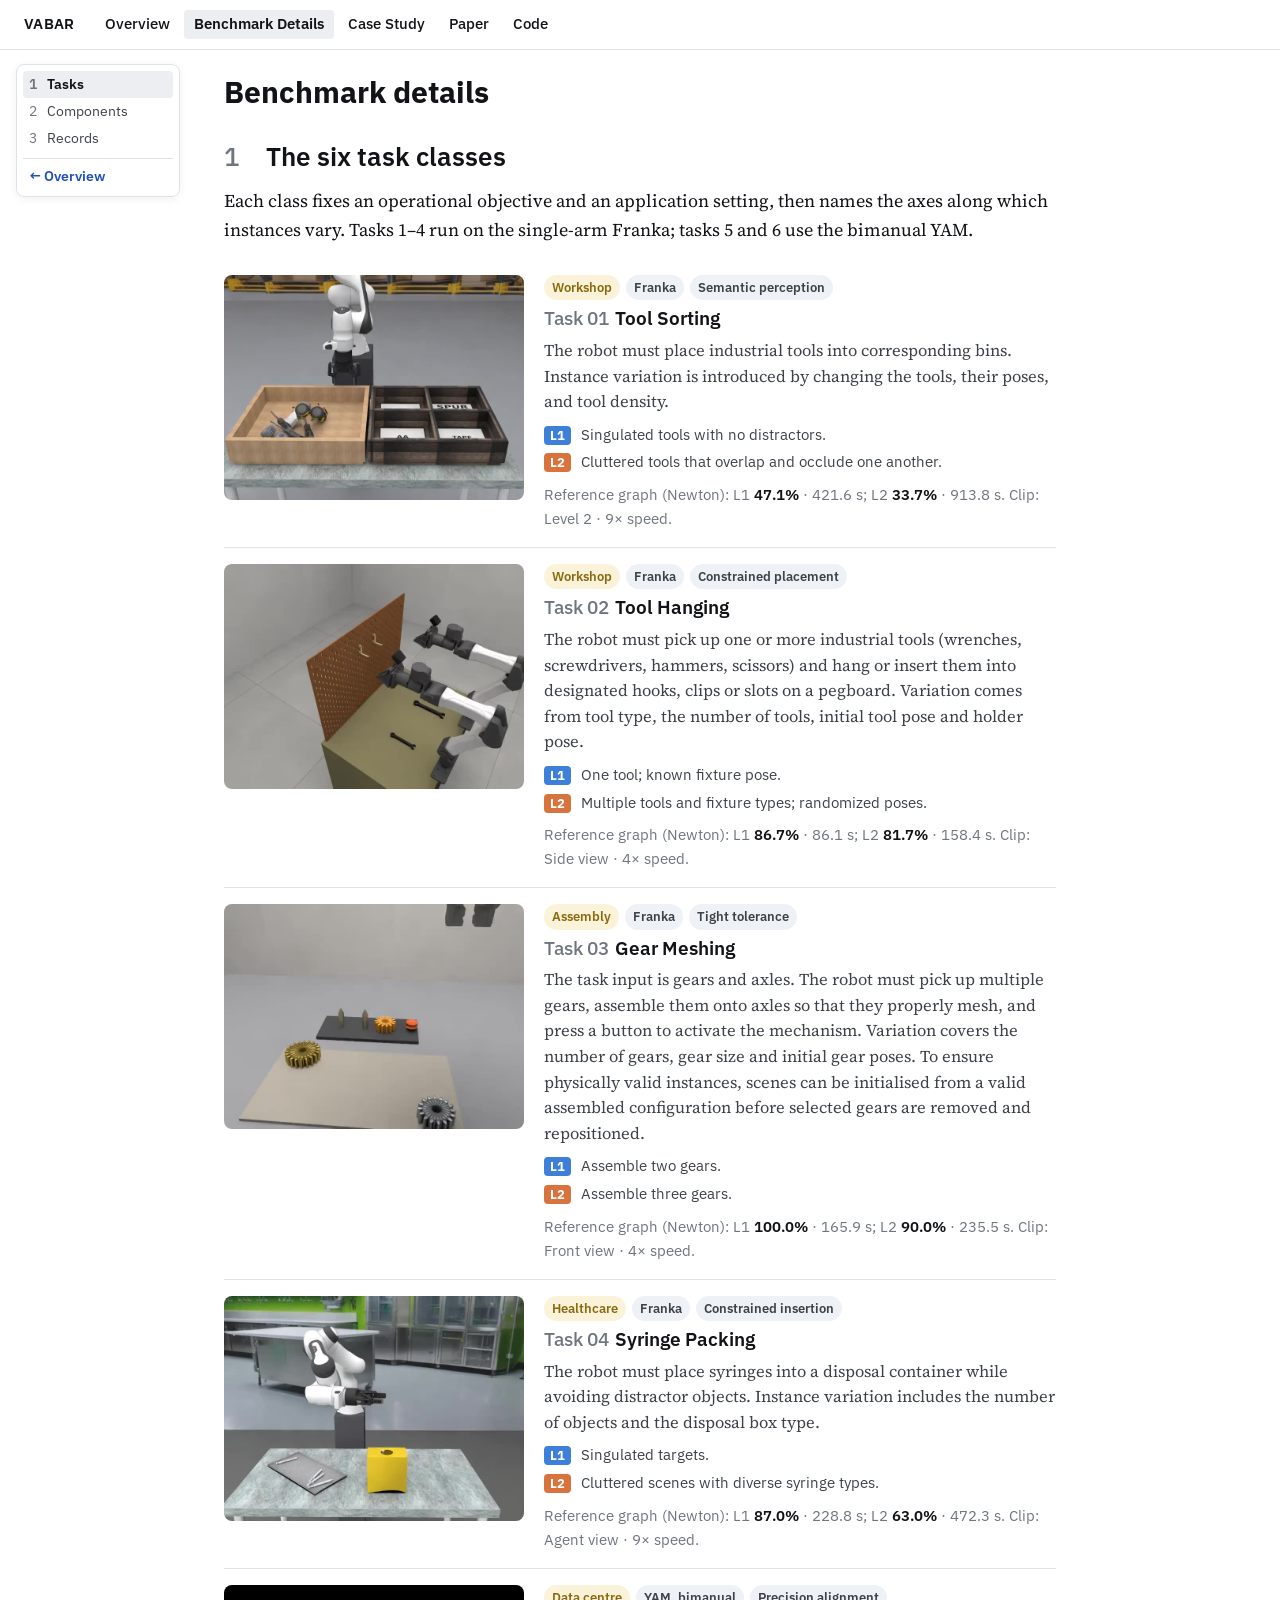
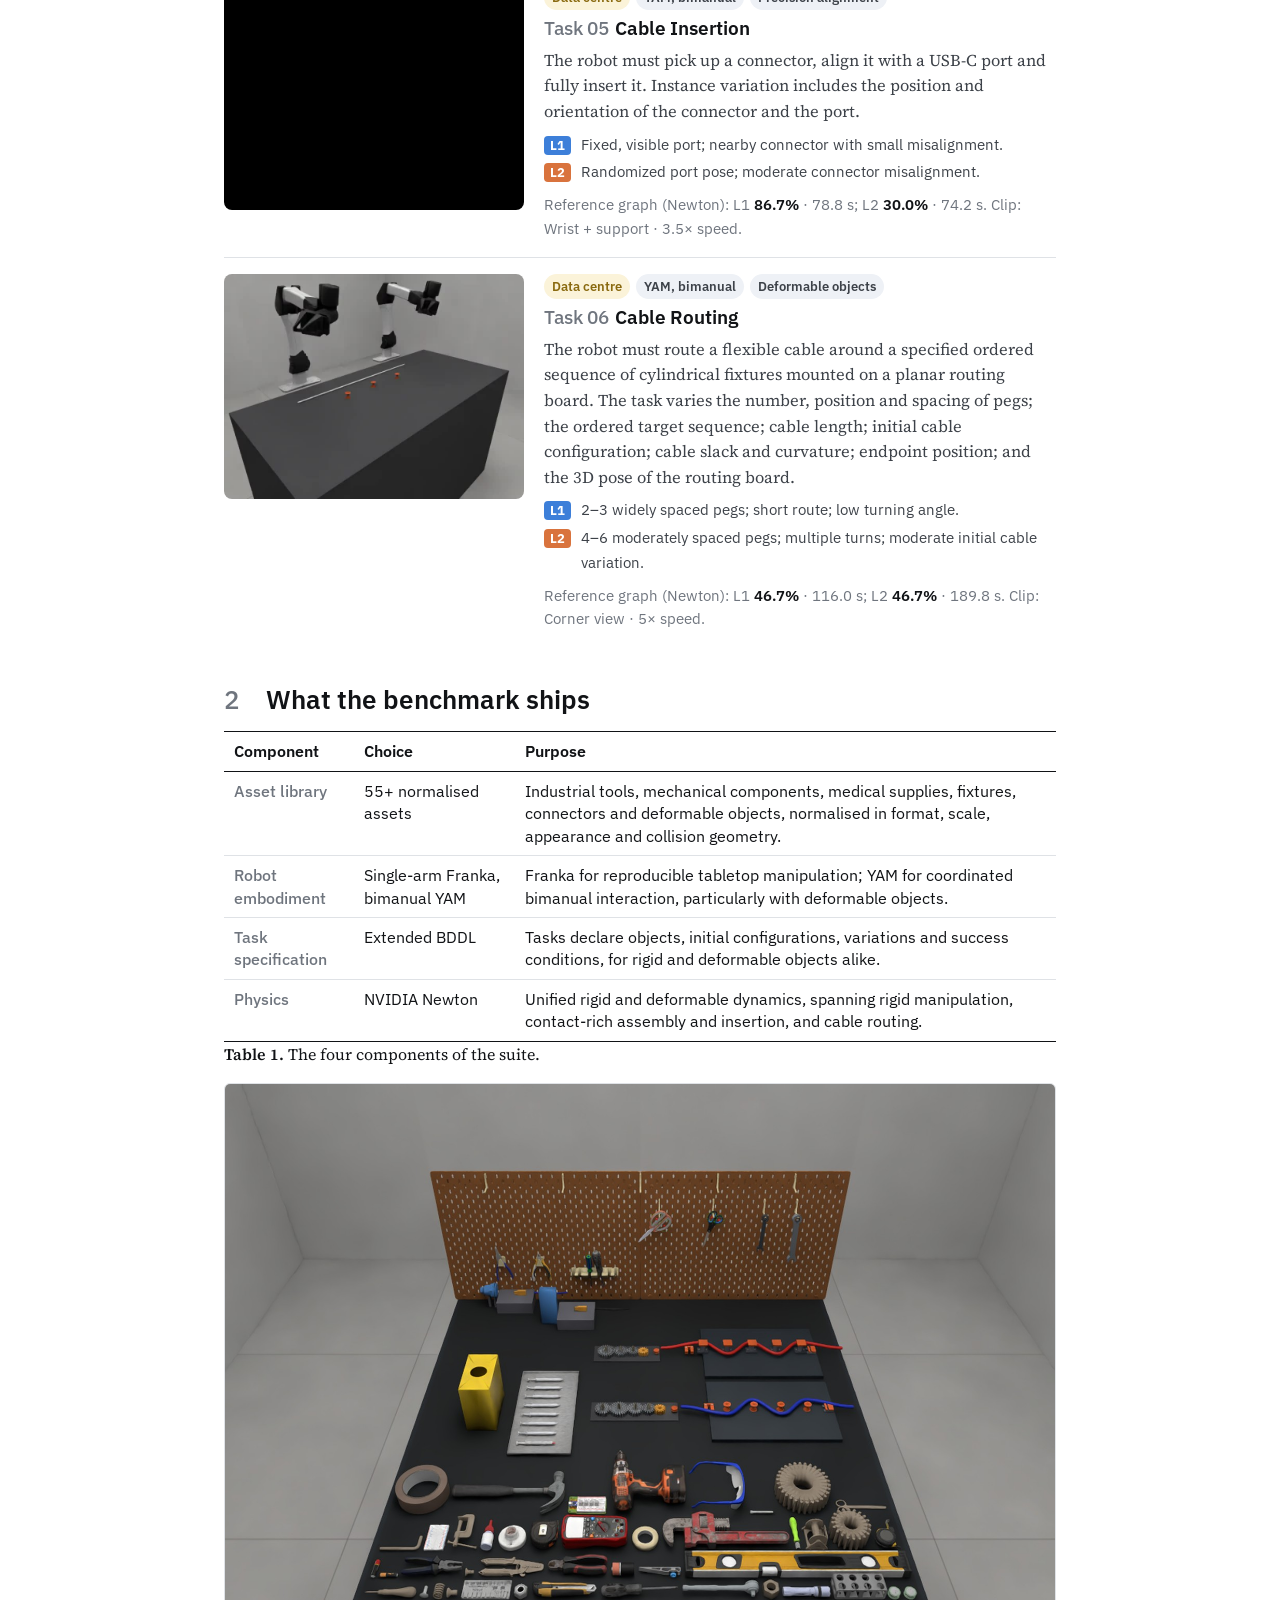
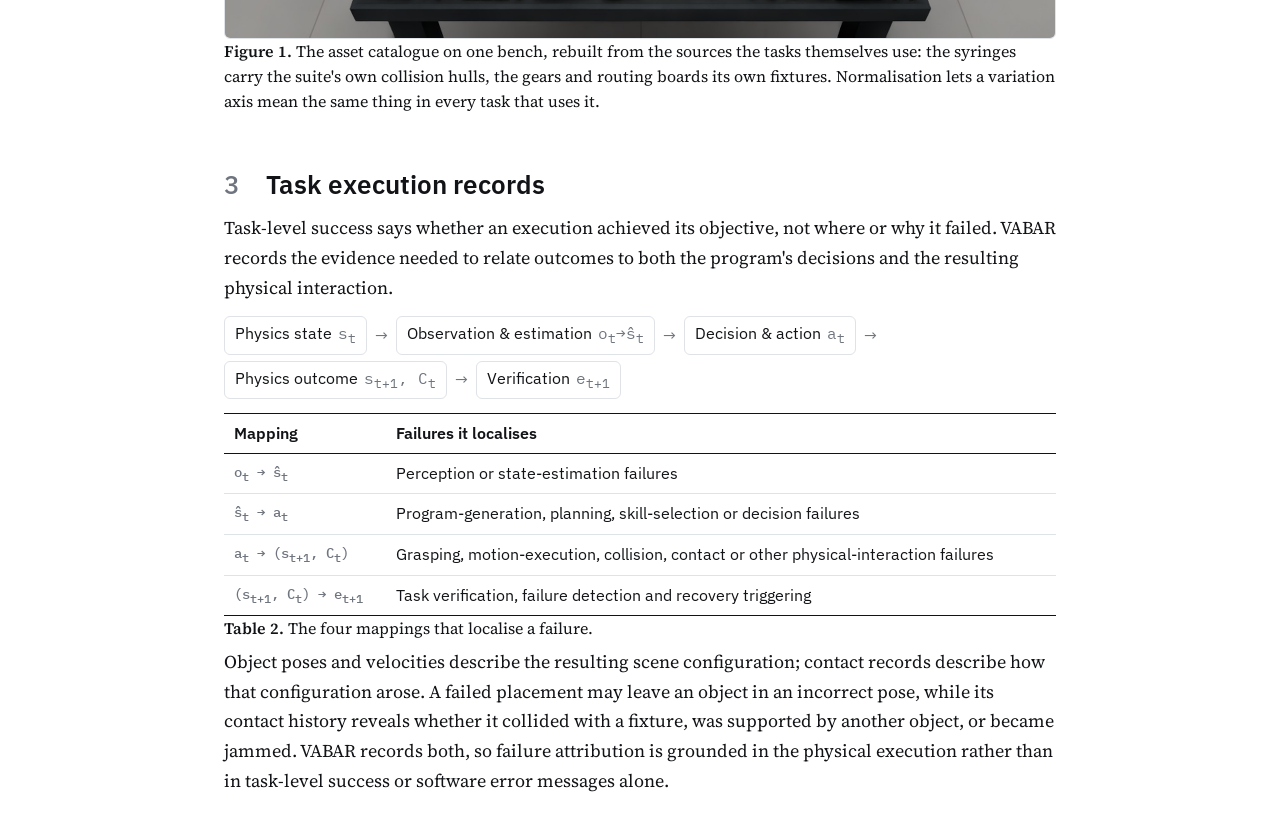
==== commit 31af96cb: "Redesign site: article layout, task player and case study Rebuild the home page as an article with a" ====
--- a/tasks.html
+++ b/tasks.html
@@ -1,323 +1,152 @@
-<!doctype html>
+<!DOCTYPE html>
 <html lang="en">
 <head>
-<meta charset="utf-8">
-<meta name="viewport" content="width=device-width, initial-scale=1">
-<title>Tasks & variation — VABAR</title>
-<meta name="description" content="VABAR evaluates how reliably robots repeat a task as objects, layouts and physical conditions vary. Explore six manipulation tasks, controlled variations and baseline results.">
-<meta name="robots" content="noindex, nofollow">
-<link rel="preconnect" href="https://fonts.googleapis.com">
-<link rel="preconnect" href="https://fonts.gstatic.com" crossorigin>
-<link href="https://fonts.googleapis.com/css2?family=Archivo:wght@400;500;600;700&family=IBM+Plex+Mono:wght@400;500&display=swap" rel="stylesheet">
-<link rel="stylesheet" href="assets/detail.css">
-<link rel="stylesheet" href="assets/site.css">
-<script src="assets/site.js" defer></script>
+  <meta charset="utf-8" />
+  <meta name="viewport" content="width=device-width, initial-scale=1" />
+  <title>Benchmark details | VABAR</title>
+  <meta name="description" content="VABAR: an open, simulation-based benchmark of six manipulation task classes with standardized variation, difficulty levels and success criteria, for evaluating agentic robotics systems." />
+  <link rel="preconnect" href="https://fonts.googleapis.com" />
+  <link rel="preconnect" href="https://fonts.gstatic.com" crossorigin />
+  <link href="https://fonts.googleapis.com/css2?family=IBM+Plex+Sans:wght@400;500;600;700&family=IBM+Plex+Mono:wght@400&family=Source+Serif+4:ital,opsz,wght@0,8..60,400;0,8..60,600;1,8..60,400&display=swap" rel="stylesheet" />
+  <link rel="stylesheet" href="css/style.css" />
 </head>
-<body class="detail-page"><a class="skip-link" href="#main">Skip to content</a>
-<nav class="site-nav" aria-label="Main navigation">
-<div class="site-shell"><a class="brand" href="index.html" aria-label="VABAR home">VABAR<span class="brand-dot">.</span></a>
-<div class="nav-links"><a href="index.html">Overview</a><a href="tasks.html" aria-current="page">Tasks</a><a href="method.html">Method</a><a href="results.html">Results</a><a href="resources.html">Resources</a>
-</div>
-</div>
-</nav>
-<header class="page-intro site-shell">
-<p class="eyebrow">VABAR / Tasks & variation</p>
-<h1>Tasks & variation</h1>
-<p class="intro-text">Six task classes. One fixed objective per task, with controlled changes to objects, arrangements and poses. Explore the execution and Level 1 / Level 2 starting conditions together.</p>
-<nav class="jump-links" aria-label="On this page"><a href="#tool-sorting">Tool Sorting</a><a href="#tool-hanging">Tool Hanging</a><a href="#gear-meshing">Gear Meshing</a><a href="#syringe-packing">Syringe Packing</a><a href="#cable-insertion">Cable Insertion</a><a href="#cable-routing">Cable Routing</a><a href="#difficulty">Difficulty table</a>
-</nav>
-</header>
-<main id="main" class="shell">
-<section id="tool-sorting" class="task-detail">
-<article class="task">
-    <div class="media">
-      <video src="assets/video/task-tool-sorting.mp4" width="760" height="570" poster="assets/img/poster-task-tool-sorting.jpg" muted loop playsinline preload="none" controls aria-label="A single-arm robot picking tools out of a cluttered tray and placing them into labelled bins in an industrial warehouse."></video>
-      <span class="cam">Level 2 · workcell · 9× speed</span>
-    </div>
-    <div>
-      <p class="idx">Task 01</p>
-      <h2>Tool Sorting</h2>
-      <div class="meta"><span class="chip app">Workshop</span><span class="chip">Franka</span><span class="chip">Semantic perception</span>
-</div>
-      <p class="desc">The robot must place industrial tools into corresponding bins. Instance variation is introduced by changing the tools, their poses, and tool density.</p>
-      <div class="tiers">
-        <div class="tier">
-<div class="t">Level 1</div>
-<div class="d">Singulated tools with no distractors.</div>
-</div>
-        <div class="tier">
-<div class="t">Level 2</div>
-<div class="d">Cluttered tools that overlap and occlude one another.</div>
-</div>
+<body>
+  <header class="masthead">
+    <a class="lab" href="index.html"><b>VABAR</b></a>
+    <nav class="pages" aria-label="Pages">
+      <a href="index.html">Overview</a>
+      <a href="tasks.html" aria-current="page"><span class="long">Benchmark </span>Details</a>
+      <a href="selflearning.html">Case Study</a>
+    </nav>
+    <nav class="ext" aria-label="Paper and code">
+      <a href="https://arxiv.org/abs/2611.06881" target="_blank" rel="noopener">Paper</a>
+      <a href="https://github.com/BerkeleyAutomation/VABAR" target="_blank" rel="noopener">Code</a>
+    </nav>
+  </header>
+  <nav class="sidenav" aria-label="Sections on this page">
+    <a href="#s5"><span class="n">1</span><span>Tasks</span></a>
+    <a href="#s4"><span class="n">2</span><span>Components</span></a>
+    <a href="#s3"><span class="n">3</span><span>Records</span></a>
+    <a class="pagelink" href="index.html">← Overview</a>
+  </nav>
+
+  <main id="top">
+    <article>
+      <div class="body">
+        <header class="subpage-head">
+          <h1>Benchmark details</h1>
+        </header>
+
+        <section id="s5">
+          <h2><span class="num">1</span>The six task classes</h2>
+          <p>Each class fixes an operational objective and an application setting, then names the axes along which instances vary. Tasks 1–4 run on the single-arm Franka; tasks 5 and 6 use the bimanual YAM.</p>
+
+          <article class="pcard" id="task-tool-sorting">
+            <div class="pmedia"><video src="assets/video/task-tool-sorting.mp4" poster="assets/img/poster-task-tool-sorting.jpg" autoplay muted loop playsinline preload="metadata" aria-label="Tool Sorting, Level 2 · 9× speed"></video></div>
+            <div class="pbody">
+              <div class="ptags"><span class="pchip app">Workshop</span><span class="pchip">Franka</span><span class="pchip">Semantic perception</span></div>
+              <h4><span class="idx">Task 01</span>Tool Sorting</h4>
+              <p class="pover">The robot must place industrial tools into corresponding bins. Instance variation is introduced by changing the tools, their poses, and tool density.</p>
+              <dl class="levels"><dt><span class="lvl l1">L1</span></dt><dd>Singulated tools with no distractors.</dd><dt><span class="lvl l2">L2</span></dt><dd>Cluttered tools that overlap and occlude one another.</dd></dl>
+              <p class="ref">Reference graph (Newton): L1 <b>47.1%</b> · 421.6 s; L2 <b>33.7%</b> · 913.8 s. Clip: Level 2 · 9× speed.</p>
+            </div>
+          </article>
+          <article class="pcard" id="task-tool-hanging">
+            <div class="pmedia"><video src="assets/video/task-tool-hanging.mp4" poster="assets/img/poster-task-tool-hanging.jpg" autoplay muted loop playsinline preload="metadata" aria-label="Tool Hanging, Side view · 4× speed"></video></div>
+            <div class="pbody">
+              <div class="ptags"><span class="pchip app">Workshop</span><span class="pchip">Franka</span><span class="pchip">Constrained placement</span></div>
+              <h4><span class="idx">Task 02</span>Tool Hanging</h4>
+              <p class="pover">The robot must pick up one or more industrial tools (wrenches, screwdrivers, hammers, scissors) and hang or insert them into designated hooks, clips or slots on a pegboard. Variation comes from tool type, the number of tools, initial tool pose and holder pose.</p>
+              <dl class="levels"><dt><span class="lvl l1">L1</span></dt><dd>One tool; known fixture pose.</dd><dt><span class="lvl l2">L2</span></dt><dd>Multiple tools and fixture types; randomized poses.</dd></dl>
+              <p class="ref">Reference graph (Newton): L1 <b>86.7%</b> · 86.1 s; L2 <b>81.7%</b> · 158.4 s. Clip: Side view · 4× speed.</p>
+            </div>
+          </article>
+          <article class="pcard" id="task-gear-meshing">
+            <div class="pmedia"><video src="assets/video/task-gear-meshing.mp4" poster="assets/img/poster-task-gear-meshing.jpg" autoplay muted loop playsinline preload="metadata" aria-label="Gear Meshing, Front view · 4× speed"></video></div>
+            <div class="pbody">
+              <div class="ptags"><span class="pchip app">Assembly</span><span class="pchip">Franka</span><span class="pchip">Tight tolerance</span></div>
+              <h4><span class="idx">Task 03</span>Gear Meshing</h4>
+              <p class="pover">The task input is gears and axles. The robot must pick up multiple gears, assemble them onto axles so that they properly mesh, and press a button to activate the mechanism. Variation covers the number of gears, gear size and initial gear poses. To ensure physically valid instances, scenes can be initialised from a valid assembled configuration before selected gears are removed and repositioned.</p>
+              <dl class="levels"><dt><span class="lvl l1">L1</span></dt><dd>Assemble two gears.</dd><dt><span class="lvl l2">L2</span></dt><dd>Assemble three gears.</dd></dl>
+              <p class="ref">Reference graph (Newton): L1 <b>100.0%</b> · 165.9 s; L2 <b>90.0%</b> · 235.5 s. Clip: Front view · 4× speed.</p>
+            </div>
+          </article>
+          <article class="pcard" id="task-syringe-packing">
+            <div class="pmedia"><video src="assets/video/task-syringe-packing.mp4" poster="assets/img/poster-task-syringe-packing.jpg" autoplay muted loop playsinline preload="metadata" aria-label="Syringe Packing, Agent view · 9× speed"></video></div>
+            <div class="pbody">
+              <div class="ptags"><span class="pchip app">Healthcare</span><span class="pchip">Franka</span><span class="pchip">Constrained insertion</span></div>
+              <h4><span class="idx">Task 04</span>Syringe Packing</h4>
+              <p class="pover">The robot must place syringes into a disposal container while avoiding distractor objects. Instance variation includes the number of objects and the disposal box type.</p>
+              <dl class="levels"><dt><span class="lvl l1">L1</span></dt><dd>Singulated targets.</dd><dt><span class="lvl l2">L2</span></dt><dd>Cluttered scenes with diverse syringe types.</dd></dl>
+              <p class="ref">Reference graph (Newton): L1 <b>87.0%</b> · 228.8 s; L2 <b>63.0%</b> · 472.3 s. Clip: Agent view · 9× speed.</p>
+            </div>
+          </article>
+          <article class="pcard" id="task-cable-insertion">
+            <div class="pmedia"><video src="assets/video/task-cable-insertion.mp4" poster="assets/img/poster-task-cable-insertion.jpg" autoplay muted loop playsinline preload="metadata" aria-label="Cable Insertion, Wrist + support · 3.5× speed"></video></div>
+            <div class="pbody">
+              <div class="ptags"><span class="pchip app">Data centre</span><span class="pchip">YAM, bimanual</span><span class="pchip">Precision alignment</span></div>
+              <h4><span class="idx">Task 05</span>Cable Insertion</h4>
+              <p class="pover">The robot must pick up a connector, align it with a USB-C port and fully insert it. Instance variation includes the position and orientation of the connector and the port.</p>
+              <dl class="levels"><dt><span class="lvl l1">L1</span></dt><dd>Fixed, visible port; nearby connector with small misalignment.</dd><dt><span class="lvl l2">L2</span></dt><dd>Randomized port pose; moderate connector misalignment.</dd></dl>
+              <p class="ref">Reference graph (Newton): L1 <b>86.7%</b> · 78.8 s; L2 <b>30.0%</b> · 74.2 s. Clip: Wrist + support · 3.5× speed.</p>
+            </div>
+          </article>
+          <article class="pcard" id="task-cable-routing">
+            <div class="pmedia"><video src="assets/video/task-cable-routing.mp4" poster="assets/img/poster-task-cable-routing.jpg" autoplay muted loop playsinline preload="metadata" aria-label="Cable Routing, Corner view · 5× speed"></video></div>
+            <div class="pbody">
+              <div class="ptags"><span class="pchip app">Data centre</span><span class="pchip">YAM, bimanual</span><span class="pchip">Deformable objects</span></div>
+              <h4><span class="idx">Task 06</span>Cable Routing</h4>
+              <p class="pover">The robot must route a flexible cable around a specified ordered sequence of cylindrical fixtures mounted on a planar routing board. The task varies the number, position and spacing of pegs; the ordered target sequence; cable length; initial cable configuration; cable slack and curvature; endpoint position; and the 3D pose of the routing board.</p>
+              <dl class="levels"><dt><span class="lvl l1">L1</span></dt><dd>2–3 widely spaced pegs; short route; low turning angle.</dd><dt><span class="lvl l2">L2</span></dt><dd>4–6 moderately spaced pegs; multiple turns; moderate initial cable variation.</dd></dl>
+              <p class="ref">Reference graph (Newton): L1 <b>46.7%</b> · 116.0 s; L2 <b>46.7%</b> · 189.8 s. Clip: Corner view · 5× speed.</p>
+            </div>
+          </article>
+        </section>
+
+        <section id="s4">
+          <h2><span class="num">2</span>What the benchmark ships</h2>
+          <figure class="table-fig">
+            <table>
+              <thead><tr><th>Component</th><th>Choice</th><th>Purpose</th></tr></thead>
+              <tbody>
+                <tr><th scope="row">Asset library</th><td>55+ normalised assets</td><td>Industrial tools, mechanical components, medical supplies, fixtures, connectors and deformable objects, normalised in format, scale, appearance and collision geometry.</td></tr>
+                <tr><th scope="row">Robot embodiment</th><td>Single-arm Franka, bimanual YAM</td><td>Franka for reproducible tabletop manipulation; YAM for coordinated bimanual interaction, particularly with deformable objects.</td></tr>
+                <tr><th scope="row">Task specification</th><td>Extended BDDL</td><td>Tasks declare objects, initial configurations, variations and success conditions, for rigid and deformable objects alike.</td></tr>
+                <tr><th scope="row">Physics</th><td>NVIDIA Newton</td><td>Unified rigid and deformable dynamics, spanning rigid manipulation, contact-rich assembly and insertion, and cable routing.</td></tr>
+              </tbody>
+            </table>
+            <figcaption class="fig-caption"><b>Table 1.</b> The four components of the suite.</figcaption>
+          </figure>
+          <figure class="article-fig">
+            <img src="assets/img/asset-bench.jpg" width="1600" height="1069" loading="lazy" alt="The asset catalogue on one bench: a pegboard with hand tools, a sharps container, a tray of syringes, gear rails, cable routing boards, and rows of tools, gears and fasteners." />
+            <figcaption class="fig-caption"><b>Figure 1.</b> The asset catalogue on one bench, rebuilt from the sources the tasks themselves use: the syringes carry the suite's own collision hulls, the gears and routing boards its own fixtures. Normalisation lets a variation axis mean the same thing in every task that uses it.</figcaption>
+          </figure>
+        </section>
+
+        
+        <section id="s3">
+          <h2><span class="num">3</span>Task execution records</h2>
+          <p>Task-level success says whether an execution achieved its objective, not where or why it failed. VABAR records the evidence needed to relate outcomes to both the program's decisions and the resulting physical interaction.</p>
+          <div class="flow" aria-label="Diagnostic execution flow">
+            <span class="n">Physics state<i>s<sub>t</sub></i></span><span class="a">→</span><span class="n">Observation &amp; estimation<i>o<sub>t</sub>→ŝ<sub>t</sub></i></span><span class="a">→</span><span class="n">Decision &amp; action<i>a<sub>t</sub></i></span><span class="a">→</span><span class="n">Physics outcome<i>s<sub>t+1</sub>, C<sub>t</sub></i></span><span class="a">→</span><span class="n">Verification<i>e<sub>t+1</sub></i></span>
+          </div>
+          <figure class="table-fig">
+            <table>
+              <thead><tr><th>Mapping</th><th>Failures it localises</th></tr></thead>
+              <tbody>
+                <tr><th scope="row" class="mono">o<sub>t</sub> → ŝ<sub>t</sub></th><td>Perception or state-estimation failures</td></tr>
+                <tr><th scope="row" class="mono">ŝ<sub>t</sub> → a<sub>t</sub></th><td>Program-generation, planning, skill-selection or decision failures</td></tr>
+                <tr><th scope="row" class="mono">a<sub>t</sub> → (s<sub>t+1</sub>, C<sub>t</sub>)</th><td>Grasping, motion-execution, collision, contact or other physical-interaction failures</td></tr>
+                <tr><th scope="row" class="mono">(s<sub>t+1</sub>, C<sub>t</sub>) → e<sub>t+1</sub></th><td>Task verification, failure detection and recovery triggering</td></tr>
+              </tbody>
+            </table>
+            <figcaption class="fig-caption"><b>Table 2.</b> The four mappings that localise a failure.</figcaption>
+          </figure>
+          <p>Object poses and velocities describe the resulting scene configuration; contact records describe how that configuration arose. A failed placement may leave an object in an incorrect pose, while its contact history reveals whether it collided with a fixture, was supported by another object, or became jammed. VABAR records both, so failure attribution is grounded in the physical execution rather than in task-level success or software error messages alone.</p>
+        </section>
       </div>
-      <p class="scores">Reference graph (Newton) — <span>L1 <b>47.1%</b> · <b>421.6 s</b></span><span>L2 <b>33.7%</b> · <b>913.8 s</b></span>
-</p>
-    </div>
-  </article>
-<h3>How the initial conditions vary</h3>
-<p class="muted">Each frame shows a separately seeded initial scene, held for half a second. These clips show starting conditions, not robot trajectories.</p>
-<div class="varpair">
-        <figure>
-          <div class="media"><video src="assets/video/var-tool-sorting-l1.mp4" width="760" height="570" poster="assets/img/poster-var-tool-sorting-l1.jpg" muted loop playsinline preload="none" controls aria-label="Tool Sorting Level 1: 7 independently seeded initial scenes, each held half a second."></video>
-</div>
-          <figcaption><b>Level 1</b>Singulated tools, no distractors. <span class="tick">7 instances · 0.5 s each</span>
-</figcaption>
-        </figure>
-        <figure>
-          <div class="media"><video src="assets/video/var-tool-sorting-l2.mp4" width="760" height="570" poster="assets/img/poster-var-tool-sorting-l2.jpg" muted loop playsinline preload="none" controls aria-label="Tool Sorting Level 2: 8 independently seeded initial scenes, each held half a second."></video>
-</div>
-          <figcaption><b>Level 2</b>Cluttered tools that overlap and occlude. <span class="tick">8 instances · 0.5 s each</span>
-</figcaption>
-        </figure>
-</div>
-</section>
-<section id="tool-hanging" class="task-detail">
-<article class="task">
-    <div class="media">
-      <video src="assets/video/task-tool-hanging.mp4" width="760" height="570" poster="assets/img/poster-task-tool-hanging.jpg" muted loop playsinline preload="none" controls aria-label="A single-arm robot hanging a wrench on a pegboard hook."></video>
-      <span class="cam">Side view · 4× speed</span>
-    </div>
-    <div>
-      <p class="idx">Task 02</p>
-      <h2>Tool Hanging</h2>
-      <div class="meta"><span class="chip app">Workshop</span><span class="chip">Franka</span><span class="chip">Constrained placement</span>
-</div>
-      <p class="desc">The robot must pick up one or more industrial tools — wrenches, screwdrivers, hammers, scissors — and hang or insert them into designated hooks, clips or slots on a pegboard. Variation comes from tool type, the number of tools, initial tool pose and holder pose.</p>
-      <div class="tiers">
-        <div class="tier">
-<div class="t">Level 1</div>
-<div class="d">One tool with a known fixture pose.</div>
-</div>
-        <div class="tier">
-<div class="t">Level 2</div>
-<div class="d">Multiple tools and multiple fixture types at randomized poses.</div>
-</div>
-      </div>
-      <p class="scores">Reference graph (Newton) — <span>L1 <b>86.7%</b> · <b>86.1 s</b></span><span>L2 <b>81.7%</b> · <b>158.4 s</b></span>
-</p>
-    </div>
-  </article>
-<h3>How the initial conditions vary</h3>
-<p class="muted">Each frame shows a separately seeded initial scene, held for half a second. These clips show starting conditions, not robot trajectories.</p>
-<div class="varpair">
-        <figure>
-          <div class="media"><video src="assets/video/var-tool-hanging-l1.mp4" width="760" height="570" poster="assets/img/poster-var-tool-hanging-l1.jpg" muted loop playsinline preload="none" controls aria-label="Tool Hanging Level 1: 8 independently seeded initial scenes, each held half a second."></video>
-</div>
-          <figcaption><b>Level 1</b>One tool, known fixture pose. <span class="tick">8 instances · 0.5 s each</span>
-</figcaption>
-        </figure>
-        <figure>
-          <div class="media"><video src="assets/video/var-tool-hanging-l2.mp4" width="760" height="570" poster="assets/img/poster-var-tool-hanging-l2.jpg" muted loop playsinline preload="none" controls aria-label="Tool Hanging Level 2: 8 independently seeded initial scenes, each held half a second."></video>
-</div>
-          <figcaption><b>Level 2</b>Multiple tools and fixture types at randomized poses. <span class="tick">8 instances · 0.5 s each</span>
-</figcaption>
-        </figure>
-</div>
-</section>
-<section id="gear-meshing" class="task-detail">
-<article class="task">
-    <div class="media">
-      <video src="assets/video/task-gear-meshing.mp4" width="760" height="570" poster="assets/img/poster-task-gear-meshing.jpg" muted loop playsinline preload="none" controls aria-label="A single-arm robot placing a gear onto an axle so that it meshes with neighbouring gears."></video>
-      <span class="cam">Front view · 4× speed</span>
-    </div>
-    <div>
-      <p class="idx">Task 03</p>
-      <h2>Gear Meshing</h2>
-      <div class="meta"><span class="chip app">Assembly</span><span class="chip">Franka</span><span class="chip">Tight tolerance</span>
-</div>
-      <p class="desc">The task input is gears and axles. The robot must pick up multiple gears, assemble them onto axles so that they properly mesh, and press a button to activate the mechanism. Variation covers the number of gears, gear size and initial gear poses. To ensure physically valid instances, scenes can be initialised from a valid assembled configuration before selected gears are removed and repositioned.</p>
-      <div class="tiers">
-        <div class="tier">
-<div class="t">Level 1</div>
-<div class="d">Assemble two gears.</div>
-</div>
-        <div class="tier">
-<div class="t">Level 2</div>
-<div class="d">Assemble three gears.</div>
-</div>
-      </div>
-      <p class="scores">Reference graph (Newton) — <span>L1 <b>100.0%</b> · <b>165.9 s</b></span><span>L2 <b>90.0%</b> · <b>235.5 s</b></span>
-</p>
-    </div>
-  </article>
-<h3>How the initial conditions vary</h3>
-<p class="muted">Each frame shows a separately seeded initial scene, held for half a second. These clips show starting conditions, not robot trajectories.</p>
-<div class="varpair">
-        <figure>
-          <div class="media"><video src="assets/video/var-gear-meshing-l1.mp4" width="760" height="570" poster="assets/img/poster-var-gear-meshing-l1.jpg" muted loop playsinline preload="none" controls aria-label="Gear Meshing Level 1: 8 independently seeded initial scenes, each held half a second."></video>
-</div>
-          <figcaption><b>Level 1</b>Two gears to assemble. <span class="tick">8 instances · 0.5 s each</span>
-</figcaption>
-        </figure>
-        <figure>
-          <div class="media"><video src="assets/video/var-gear-meshing-l2.mp4" width="760" height="570" poster="assets/img/poster-var-gear-meshing-l2.jpg" muted loop playsinline preload="none" controls aria-label="Gear Meshing Level 2: 8 independently seeded initial scenes, each held half a second."></video>
-</div>
-          <figcaption><b>Level 2</b>Three gears to assemble. <span class="tick">8 instances · 0.5 s each</span>
-</figcaption>
-        </figure>
-</div>
-</section>
-<section id="syringe-packing" class="task-detail">
-<article class="task">
-    <div class="media">
-      <video src="assets/video/task-syringe-packing.mp4" width="760" height="570" poster="assets/img/poster-task-syringe-packing.jpg" muted loop playsinline preload="none" controls aria-label="A single-arm robot in a laboratory picking syringes off a tray and posting them into a yellow sharps container."></video>
-      <span class="cam">Agent view · 9× speed</span>
-    </div>
-    <div>
-      <p class="idx">Task 04</p>
-      <h2>Syringe Packing</h2>
-      <div class="meta"><span class="chip app">Healthcare</span><span class="chip">Franka</span><span class="chip">Constrained insertion</span>
-</div>
-      <p class="desc">The robot must place syringes into a disposal container while avoiding distractor objects. Instance variation includes the number of objects and the disposal box type.</p>
-      <div class="tiers">
-        <div class="tier">
-<div class="t">Level 1</div>
-<div class="d">Singulated target objects.</div>
-</div>
-        <div class="tier">
-<div class="t">Level 2</div>
-<div class="d">Cluttered scenes with diverse syringe types.</div>
-</div>
-      </div>
-      <p class="scores">Reference graph (Newton) — <span>L1 <b>87.0%</b> · <b>228.8 s</b></span><span>L2 <b>63.0%</b> · <b>472.3 s</b></span>
-</p>
-    </div>
-  </article>
-<h3>How the initial conditions vary</h3>
-<p class="muted">Each frame shows a separately seeded initial scene, held for half a second. These clips show starting conditions, not robot trajectories.</p>
-<div class="varpair">
-        <figure>
-          <div class="media"><video src="assets/video/var-syringe-packing-l1.mp4" width="760" height="570" poster="assets/img/poster-var-syringe-packing-l1.jpg" muted loop playsinline preload="none" controls aria-label="Syringe Packing Level 1: 12 independently seeded initial scenes, each held half a second."></video>
-</div>
-          <figcaption><b>Level 1</b>Singulated target objects. <span class="tick">12 instances · 0.5 s each</span>
-</figcaption>
-        </figure>
-        <figure>
-          <div class="media"><video src="assets/video/var-syringe-packing-l2.mp4" width="760" height="570" poster="assets/img/poster-var-syringe-packing-l2.jpg" muted loop playsinline preload="none" controls aria-label="Syringe Packing Level 2: 12 independently seeded initial scenes, each held half a second."></video>
-</div>
-          <figcaption><b>Level 2</b>Cluttered scenes with diverse syringe types. <span class="tick">12 instances · 0.5 s each</span>
-</figcaption>
-        </figure>
-</div>
-</section>
-<section id="cable-insertion" class="task-detail">
-<article class="task">
-    <div class="media">
-      <video src="assets/video/task-cable-insertion.mp4" width="760" height="570" poster="assets/img/poster-task-cable-insertion.jpg" muted loop playsinline preload="none" controls aria-label="Two robot grippers aligning a USB-C connector with a bulkhead port and inserting it."></video>
-      <span class="cam">Wrist + support · 3.5× speed</span>
-    </div>
-    <div>
-      <p class="idx">Task 05</p>
-      <h2>Cable Insertion</h2>
-      <div class="meta"><span class="chip app">Data centre</span><span class="chip">YAM · bimanual</span><span class="chip">Precision alignment</span>
-</div>
-      <p class="desc">The robot must pick up a connector, align it with a USB-C port and fully insert it. Instance variation includes the position and orientation of the connector and the port.</p>
-      <div class="tiers">
-        <div class="tier">
-<div class="t">Level 1</div>
-<div class="d">Connector begins near a fixed, clearly visible port with small positional and angular misalignment.</div>
-</div>
-        <div class="tier">
-<div class="t">Level 2</div>
-<div class="d">Randomized port pose with moderate connector misalignment.</div>
-</div>
-      </div>
-      <p class="scores">Reference graph (Newton) — <span>L1 <b>86.7%</b> · <b>78.8 s</b></span><span>L2 <b>30.0%</b> · <b>74.2 s</b></span>
-</p>
-    </div>
-  </article>
-<h3>How the initial conditions vary</h3>
-<p class="muted">Each frame shows a separately seeded initial scene, held for half a second. These clips show starting conditions, not robot trajectories.</p>
-<div class="varpair">
-        <figure>
-          <div class="media"><video src="assets/video/var-cable-insertion-l1.mp4" width="760" height="380" poster="assets/img/poster-var-cable-insertion-l1.jpg" muted loop playsinline preload="none" controls aria-label="Cable Insertion Level 1: 8 independently seeded initial scenes, each held half a second."></video>
-</div>
-          <figcaption><b>Level 1</b>Fixed, visible port; connector nearby with small misalignment. <span class="tick">8 instances · 0.5 s each</span>
-</figcaption>
-        </figure>
-        <figure>
-          <div class="media"><video src="assets/video/var-cable-insertion-l2.mp4" width="760" height="380" poster="assets/img/poster-var-cable-insertion-l2.jpg" muted loop playsinline preload="none" controls aria-label="Cable Insertion Level 2: 8 independently seeded initial scenes, each held half a second."></video>
-</div>
-          <figcaption><b>Level 2</b>Randomized port pose; moderate connector misalignment. <span class="tick">8 instances · 0.5 s each</span>
-</figcaption>
-        </figure>
-</div>
-</section>
-<section id="cable-routing" class="task-detail">
-<article class="task">
-    <div class="media">
-      <video src="assets/video/task-cable-routing.mp4" width="760" height="570" poster="assets/img/poster-task-cable-routing.jpg" muted loop playsinline preload="none" controls aria-label="Two robot arms weaving a flexible cable around a sequence of pegs on a routing board."></video>
-      <span class="cam">Corner view · 5× speed</span>
-    </div>
-    <div>
-      <p class="idx">Task 06</p>
-      <h2>Cable Routing</h2>
-      <div class="meta"><span class="chip app">Data centre</span><span class="chip">YAM · bimanual</span><span class="chip">Deformable objects</span>
-</div>
-      <p class="desc">The robot must route a flexible cable around a specified ordered sequence of cylindrical fixtures mounted on a planar routing board. The task varies the number, position and spacing of pegs; the ordered target sequence; cable length; initial cable configuration; cable slack and curvature; endpoint position; and the 3D pose of the routing board.</p>
-      <div class="tiers">
-        <div class="tier">
-<div class="t">Level 1</div>
-<div class="d">2–3 widely spaced pegs, a short route, low total turning angle.</div>
-</div>
-        <div class="tier">
-<div class="t">Level 2</div>
-<div class="d">4–6 moderately spaced pegs, multiple changes in routing direction, moderate initial cable variation.</div>
-</div>
-      </div>
-      <p class="scores">Reference graph (Newton) — <span>L1 <b>46.7%</b> · <b>116.0 s</b></span><span>L2 <b>46.7%</b> · <b>189.8 s</b></span>
-</p>
-    </div>
-  </article>
-<h3>How the initial conditions vary</h3>
-<p class="muted">Each frame shows a separately seeded initial scene, held for half a second. These clips show starting conditions, not robot trajectories.</p>
-<div class="varpair">
-        <figure>
-          <div class="media"><video src="assets/video/var-cable-routing-l1.mp4" width="760" height="570" poster="assets/img/poster-var-cable-routing-l1.jpg" muted loop playsinline preload="none" controls aria-label="Cable Routing Level 1: 24 independently seeded initial scenes, each held half a second."></video>
-</div>
-          <figcaption><b>Level 1</b>2–3 widely spaced pegs, short route. <span class="tick">24 instances · 0.5 s each</span>
-</figcaption>
-        </figure>
-        <figure>
-          <div class="media"><video src="assets/video/var-cable-routing-l2.mp4" width="760" height="570" poster="assets/img/poster-var-cable-routing-l2.jpg" muted loop playsinline preload="none" controls aria-label="Cable Routing Level 2: 24 independently seeded initial scenes, each held half a second."></video>
-</div>
-          <figcaption><b>Level 2</b>4–6 moderately spaced pegs, multiple turns. <span class="tick">24 instances · 0.5 s each</span>
-</figcaption>
-        </figure>
-</div>
-</section>
-<section id="difficulty">
-  <div class="sechead">
-<h2>Difficulty at a glance</h2>
-</div>
-  <p class="dek">
-    Each class fixes an operational objective and an application setting, then names the axes along which
-    instances vary. Clips are path-traced replays of recorded episodes, played back faster than real time;
-    success figures are the human-authored reference graph on Newton.
-  </p>
-
-  <div class="tablewrap" style="margin-bottom:8px">
-    <table>
-      <caption><span class="no">Table I</span>Task difficulty levels across the VABAR suite.</caption>
-      <thead><tr><th>Task</th><th>Level 1</th><th>Level 2</th></tr></thead>
-      <tbody>
-        <tr><th>1 · Tool Sorting</th><td>Singulated tools; no distractors</td><td>Cluttered tools</td></tr>
-        <tr><th>2 · Tool Hanging</th><td>One tool; known fixture pose</td><td>Multiple tools and fixture types; randomized poses</td></tr>
-        <tr><th>3 · Gear Meshing</th><td>Assemble two gears</td><td>Assemble three gears</td></tr>
-        <tr><th>4 · Syringe Packing</th><td>Singulated targets</td><td>Cluttered scenes</td></tr>
-        <tr><th>5 · Cable Insertion</th><td>Fixed, visible port; nearby connector with small misalignment</td><td>Randomized port pose; moderate connector misalignment</td></tr>
-        <tr><th>6 · Cable Routing</th><td>2–3 widely spaced pegs; short route; low turning angle</td><td>4–6 moderately spaced pegs; multiple turns; moderate initial cable variation</td></tr>
-      </tbody>
-    </table>
-  </div>
-  <p class="tnote">Tasks 1–4 run on the single-arm Franka; tasks 5 and 6 use the bimanual YAM.</p>
-
-  </section>
-</main>
-<footer class="site-footer">
-<div class="site-shell"><a class="brand" href="index.html">VABAR.</a>
-<p>UC Berkeley · NVIDIA · Siemens</p><a href="resources.html#citation">Citation & resources ↗</a>
-</div>
-</footer>
-
-</body></html>+    </article>
+  </main>
+  <script src="js/sidenav.js" defer></script>
+</body>
+</html>
--- a/css/style.css
+++ b/css/style.css
@@ -0,0 +1,280 @@
+/* VABAR project page. Same article system as the Agentic Robotics page:
+ * a research article, not a product page. Serif text column (880px), sans for
+ * headings, captions and figures; numbered sections, figures and tables. */
+:root {
+  --ink: #111316;
+  --ink-2: #3d4249;
+  --muted: #6f757e;
+  --rule: #dfe2e6;
+  --surface: #f6f7f8;
+  --bg: #ffffff;
+  --accent: #1f4fbf;
+  --gold-ink: #8a6a10;
+  --tint: #fbf8ec;
+  --l1: #3d7fd9;
+  --l2: #d9733d;
+  --perc: #2a78d6;
+  --grasp: #eb6834;
+  --motion: #1baf7a;
+  --serif: "Source Serif 4", "Source Serif Pro", Georgia, "Times New Roman", serif;
+  --sans: "IBM Plex Sans", ui-sans-serif, system-ui, -apple-system, "Segoe UI", Helvetica, Arial, sans-serif;
+  --mono: "IBM Plex Mono", ui-monospace, SFMono-Regular, Menlo, monospace;
+  --col: 880px;
+  --wide: 1240px;
+  color-scheme: light;
+}
+* { box-sizing: border-box; }
+html { scroll-behavior: smooth; scroll-padding-top: 64px; }
+body { margin: 0; background: var(--bg); color: var(--ink); font-family: var(--serif); font-size: 16px; line-height: 1.65; -webkit-font-smoothing: antialiased; font-optical-sizing: auto; }
+img, video { max-width: 100%; display: block; }
+a { color: var(--accent); text-decoration: none; }
+a:hover { text-decoration: underline; text-underline-offset: 2px; }
+:focus-visible { outline: 2px solid var(--accent); outline-offset: 2px; }
+h1, h2, h3, h4 { font-family: var(--sans); color: var(--ink); text-wrap: balance; }
+p { margin: 0 0 14px; }
+b, strong { font-weight: 600; }
+.mono { font-family: var(--mono); font-size: .9em; }
+.muted { color: var(--muted); }
+
+/* masthead */
+.masthead { position: sticky; top: 0; z-index: 30; display: flex; align-items: center; justify-content: flex-start; gap: 20px; padding: 10px 24px; background: rgba(255,255,255,.95); backdrop-filter: blur(8px); border-bottom: 1px solid var(--rule); font-family: var(--sans); font-size: 13px; }
+.masthead .lab { display: flex; white-space: nowrap; align-items: center; gap: 10px; color: var(--ink-2); }
+.masthead .lab b { color: var(--ink); font-weight: 600; letter-spacing: .02em; }
+
+/* hero: title, tags, logos and links on the left; six tasks on the right */
+.hero { display: grid; grid-template-columns: 110px minmax(0, 1fr); column-gap: 10px; max-width: 974px; margin: 0 auto; padding: 10px 12px 0; }
+.title-block h1 { margin: 0 0 12px; }
+.title-block h1 .t1 { display: block; font-size: 44px; line-height: 1.1; font-weight: 700; color: #6b6e72; letter-spacing: -.01em; }
+.title-block h1 .t2 { display: block; font-size: 26px; line-height: 1.25; font-weight: 700; color: var(--ink); margin-top: 4px; }
+.features { display: flex; flex-wrap: wrap; gap: 8px; margin: 0 0 14px; padding: 0; list-style: none; font-family: var(--sans); }
+.features li { font-size: 13px; font-weight: 500; padding: 3px 12px; border-radius: 6px; color: #2b2f34; }
+.features li.newlabel { padding: 3px 4px 3px 0; color: var(--accent); font-weight: 700; }
+.features .c1 { background: #fbe6d2; }
+.features .c2 { background: #cfe5e2; }
+.features .c3 { background: #d8e3ee; }
+.links { display: flex; flex-wrap: wrap; gap: 6px 48px; list-style: none; margin: 0 0 14px; padding: 0; font-family: var(--sans); font-size: 14px; }
+.links li { display: flex; align-items: center; gap: 10px; }
+.links img { width: 18px; height: 18px; }
+.links img.ax { width: 34px; height: auto; margin-right: -2px; }
+.links .soon { color: var(--muted); }
+
+/* front-page player: six tasks as a grid, then each zooms up and plays */
+.preview-col { grid-row: 1; grid-column: 1; position: relative; }
+.previews { position: absolute; inset: 3px 0; display: grid; grid-template-rows: repeat(6, minmax(0, 1fr)); gap: 4px; }
+.previews button { display: flex; flex-direction: column; min-height: 0; padding: 0; border: 0; background: none; cursor: pointer; font-family: var(--sans); font-size: 11.5px; line-height: 1.3; text-align: left; color: var(--muted); }
+.previews img { flex: 1; min-height: 0; width: 100%; object-fit: cover; border-radius: 3px; outline: 2px solid transparent; outline-offset: -2px; }
+.previews span { padding-top: 1px; white-space: nowrap; overflow: hidden; text-overflow: ellipsis; }
+.previews button:hover, .previews button[aria-current] { color: var(--ink); }
+.previews button[aria-current] { font-weight: 600; }
+.previews button[aria-current] img { outline-color: var(--accent); }
+.stage { grid-row: 1; grid-column: 2; position: relative; aspect-ratio: 16 / 9; }
+.tile { position: absolute; width: 33.3333%; height: 50%; padding: 3px; border: 0; background: none; cursor: pointer; transition: left .6s ease, top .6s ease, width .6s ease, height .6s ease, opacity .4s ease; }
+.tile:nth-child(3n+1) { left: 0; } .tile:nth-child(3n+2) { left: 33.3333%; } .tile:nth-child(3n) { left: 66.6667%; }
+.tile:nth-child(-n+3) { top: 0; } .tile:nth-child(n+4) { top: 50%; }
+.tile video { width: 100%; height: 100%; object-fit: cover; border-radius: 4px; background: var(--surface); }
+.stage.zoomed .tile { opacity: 0; pointer-events: none; }
+.stage.zoomed .tile.active { left: 0; top: 0; width: 100%; height: 100%; opacity: 1; pointer-events: auto; z-index: 2; }
+.taskbar { grid-column: 2; display: grid; grid-template-columns: repeat(7, minmax(0, 1fr)); gap: 6px; margin: 8px 3px 0; }
+.taskbar button { display: flex; flex-direction: column; justify-content: space-between; padding: 2px 0; border: 0; background: none; text-align: left; font-family: var(--sans); font-size: 12px; line-height: 1.3; color: var(--muted); cursor: pointer; }
+.taskbar button:hover, .taskbar button[aria-current] { color: var(--ink); }
+.taskbar button[aria-current] { font-weight: 600; }
+.taskbar b { display: block; height: 3px; margin-top: 4px; border-radius: 2px; background: #e4e6ea; overflow: hidden; }
+.taskbar i { display: block; width: 0; height: 100%; background: var(--accent); }
+.hero-foot { grid-column: 2; display: flex; justify-content: space-between; gap: 12px; margin: 6px 3px 0; font-family: var(--sans); font-size: 12.5px; color: var(--muted); }
+
+/* variation: one task at a time */
+.vselect { margin: 14px 0 6px; font-family: var(--sans); }
+.vtabs { display: flex; flex-wrap: wrap; gap: 6px; }
+.vtabs button { padding: 3px 12px; border: 1px solid var(--rule); border-radius: 999px; background: #fff; color: var(--ink-2); font-family: var(--sans); font-size: 14px; cursor: pointer; }
+.vtabs button:hover { background: var(--surface); }
+.vtabs button[aria-pressed="true"] { background: var(--ink); border-color: var(--ink); color: #fff; font-weight: 500; }
+.vaxes { margin: 10px 0 8px; font-size: 14px; color: var(--muted); }
+.vclips { display: grid; grid-template-columns: 1fr 1fr; gap: 10px; }
+.vclips figure { margin: 0; }
+.vclips figcaption { margin-bottom: 4px; font-size: 14px; font-weight: 600; color: var(--ink-2); }
+.vclips video { width: 100%; aspect-ratio: 16 / 10; object-fit: cover; border-radius: 6px; background: var(--surface); }
+.nextpage { margin: 26px 0 0; padding: 12px 16px; border: 1px solid var(--rule); border-radius: 6px; background: var(--surface); font-family: var(--sans); font-size: 15.5px; font-weight: 600; }
+.sidenav .pagelink { display: block; margin-top: 6px; padding-top: 8px; border-top: 1px solid var(--rule); border-radius: 0; color: var(--accent); font-weight: 600; }
+
+/* article column */
+.body { max-width: var(--col); margin: 0 auto; padding: 0 24px; }
+
+/* title block: authors under the hero, same width as the article column */
+.title-block { max-width: var(--col); margin: 0 auto; padding: 18px 24px 4px; }
+.title-block .authors { font-size: 13.5px; }
+.authors { font-family: var(--sans); font-size: 14px; line-height: 1.7; color: var(--ink); margin: 0; }
+.authors sup, .affils sup { font-size: .7em; color: var(--muted); margin-left: 1px; }
+.affils { font-family: var(--sans); font-size: 13px; color: var(--muted); margin: 4px 0 0; }
+.affils span + span::before { content: "·"; margin: 0 8px; }
+
+section { padding: 28px 0 8px; }
+h2 { font-size: 22px; font-weight: 600; line-height: 1.3; margin: 0 0 12px; }
+h2 .num { display: inline-block; min-width: 1.6em; color: var(--muted); font-weight: 500; }
+h3 { font-size: 16px; font-weight: 600; margin: 22px 0 8px; }
+.abstract { padding-top: 22px; }
+.abstract h2 { font-size: 13px; text-transform: uppercase; letter-spacing: .08em; color: var(--muted); margin-bottom: 6px; }
+.abstract p { color: var(--ink-2); }
+
+/* tables (booktabs) */
+.table-fig { margin: 14px 0 6px; overflow-x: auto; }
+table { width: 100%; border-collapse: collapse; font-family: var(--sans); font-size: 13.5px; line-height: 1.45; }
+th, td { text-align: left; vertical-align: top; padding: 8px 10px; border-bottom: 1px solid var(--rule); }
+thead th { border-top: 1.5px solid var(--ink); border-bottom: 1px solid var(--ink); font-weight: 600; }
+tbody tr:last-child th, tbody tr:last-child td { border-bottom: 1.5px solid var(--ink); }
+tbody th { font-weight: 500; color: var(--muted); }
+.flow { font-family: var(--sans); font-size: 13.5px; display: flex; flex-wrap: wrap; align-items: center; gap: 6px 8px; margin: 4px 0 10px; }
+.flow span.n { padding: 4px 10px; border: 1px solid var(--rule); border-radius: 6px; background: #fff; }
+.flow span.n i { font-family: var(--mono); font-style: normal; color: var(--muted); margin-left: 6px; }
+.flow span.a { color: var(--muted); }
+
+/* figures */
+.article-fig { margin: 16px 0 18px; }
+.article-fig img { width: 100%; height: auto; border-radius: 6px; border: 1px solid var(--rule); }
+.wide-fig { max-width: 1060px; margin: 10px auto 8px; padding: 0 24px; }
+.wide-fig img { width: 100%; height: auto; border-radius: 6px; border: 1px solid var(--rule); }
+
+/* task cards (same as project cards) */
+.pcard { display: grid; grid-template-columns: 300px 1fr; gap: 20px; align-items: start; padding: 16px 0; border-bottom: 1px solid var(--rule); }
+.pcard:last-of-type { border-bottom: 0; }
+.pmedia { display: block; border-radius: 8px; overflow: hidden; background: var(--surface); aspect-ratio: 4 / 3; }
+.pmedia video { width: 100%; height: 100%; object-fit: cover; }
+.ptags { display: flex; flex-wrap: wrap; gap: 6px; margin-bottom: 6px; font-family: var(--sans); }
+.pchip { font-size: 11.5px; font-weight: 600; padding: 2px 8px; border-radius: 999px; background: #eef1f6; color: var(--ink-2); }
+.pchip.app { background: #fbf3d9; color: var(--gold-ink); }
+.pcard h4 { font-size: 16px; line-height: 1.35; margin: 0 0 6px; font-weight: 600; }
+.pcard h4 .idx { color: var(--muted); font-weight: 500; margin-right: 6px; }
+.pover { font-size: 14.5px; color: var(--ink-2); margin: 0 0 8px; line-height: 1.55; }
+.levels { display: grid; grid-template-columns: auto 1fr; gap: 3px 10px; margin: 0 0 8px; font-family: var(--sans); font-size: 13px; color: var(--ink-2); }
+.levels dd { margin: 0; }
+.lvl { display: inline-block; font-family: var(--sans); font-size: 11px; font-weight: 700; line-height: 17px; padding: 0 6px; border-radius: 4px; color: #fff; }
+.lvl.l1 { background: var(--l1); } .lvl.l2 { background: var(--l2); }
+.ref { font-family: var(--sans); font-size: 12.5px; color: var(--muted); margin: 0; }
+.ref b { color: var(--ink); }
+
+/* variation grid */
+
+/* failure decomposition bars */
+
+/* citation and footer */
+.citation pre { background: var(--surface); border: 1px solid var(--rule); border-radius: 4px; padding: 12px 14px; overflow-x: auto; font-family: var(--mono); font-size: 12.5px; line-height: 1.5; margin: 0; }
+.colophon { max-width: var(--col); margin: 40px auto 0; padding: 18px 24px 36px; border-top: 1px solid var(--rule); font-family: var(--sans); font-size: 12.5px; color: var(--muted); }
+
+/* agent benchmark plot (dumbbells, provider logos as markers) */
+.agents { width: min(1120px, calc(100vw - 48px)); max-width: none; padding: 0; margin: 18px 0 8px; position: relative; left: 50%; transform: translateX(-50%); }
+.agrid { display: grid; grid-template-columns: repeat(3, minmax(0, 1fr)); gap: 18px 28px; }
+.apanel h4 { margin: 0 0 2px; font-size: 13px; font-weight: 600; }
+.apanel h4 a { color: var(--ink); }
+.apanel.all h4 { color: var(--ink); }
+.apanel svg { width: 100%; height: auto; display: block; font-family: var(--sans); }
+.apanel .gl { stroke: #eceae6; stroke-width: 1; }
+.apanel .ax { font-size: 10px; fill: #8a8d92; }
+.apanel .hu { stroke: #9a9da2; stroke-width: 1; stroke-dasharray: 3 3; }
+.apanel .hut { font-size: 9.5px; fill: #8a8d92; }
+.apanel .nm { font-size: 11px; fill: #3d4249; }
+.apanel .nm.win, .apanel .v.win { fill: #2f6fd0; font-weight: 700; }
+.apanel .ln { stroke: #c9ccd1; stroke-width: 2; }
+.apanel .z { fill: #fff; stroke: #9a9da2; stroke-width: 1.4; }
+.apanel .mk { fill: #fff; stroke: #d3d1cc; stroke-width: 1.4; }
+.apanel .mk.win { stroke: #2f6fd0; stroke-width: 2; }
+.apanel .v { font-size: 11px; fill: #3d4249; font-variant-numeric: tabular-nums; }
+.akey { display: flex; flex-wrap: wrap; align-items: center; gap: 6px; margin: 12px 0 0; font-family: var(--sans); font-size: 12px; color: var(--muted); }
+.akey span { display: inline-block; }
+.akey .ki { display: inline-flex; align-items: center; gap: 6px; margin-right: 14px; }
+.akey .z { width: 8px; height: 8px; border-radius: 50%; border: 1.4px solid #9a9da2; }
+.akey .arr { width: 22px; height: 2px; background: #c9ccd1; }
+.akey .mk { width: 14px; height: 14px; border-radius: 50%; border: 1.4px solid #d3d1cc; }
+.akey .hu { width: 0; height: 12px; border-left: 1px dashed #9a9da2; }
+.agents .fig-caption { margin-top: 6px; }
+@media (max-width: 1000px) { .agrid { grid-template-columns: repeat(2, minmax(0, 1fr)); } }
+@media (max-width: 600px) { .agrid { grid-template-columns: 1fr; } }
+
+/* top bar: switches pages */
+.masthead .pages { display: flex; gap: 4px; }
+.masthead .ext { display: flex; gap: 4px; margin-left: -16px; }
+.masthead .ext a { padding: 2px 10px; border-radius: 4px; color: var(--ink); font-weight: 500; }
+.masthead .ext a:hover { background: var(--surface); text-decoration: none; }
+.masthead .pages a { padding: 2px 10px; border-radius: 4px; color: var(--ink); font-weight: 500; }
+.masthead .pages a:hover { background: var(--surface); text-decoration: none; }
+.masthead .pages a[aria-current="page"] { background: #eceef1; color: var(--ink); font-weight: 600; }
+
+/* floating left nav: moves within a page; only shown where the margin has room */
+.sidenav { display: none; }
+@media (min-width: 1240px) {
+  .sidenav { display: block; position: fixed; left: 16px; top: 64px; z-index: 20; width: 140px; padding: 6px; background: rgba(255,255,255,.96); border: 1px solid var(--rule); border-radius: 8px; box-shadow: 0 2px 10px rgba(17,19,22,.06); font-family: var(--sans); font-size: 12.5px; line-height: 1.35; transition: opacity .15s; }
+  .sidenav.after-hero:not(.show) { opacity: 0; visibility: hidden; }
+  .sidenav a { display: grid; grid-template-columns: 14px 1fr; gap: 4px; padding: 4px 6px; border-radius: 4px; color: var(--ink-2); }
+  .sidenav a:hover { background: var(--surface); text-decoration: none; }
+  .sidenav a .n { color: var(--muted); }
+  .sidenav a[aria-current] { background: #eceef1; color: var(--ink); font-weight: 600; }
+  /* wide figures leave the nav's margin free */
+  .agents { width: min(1120px, calc(100vw - 340px)); }
+  .wide-fig { max-width: min(1060px, calc(100vw - 340px)); }
+}
+
+/* What is Variational Automation? */
+.vacards { display: grid; grid-template-columns: repeat(3, minmax(0, 1fr)); gap: 12px; margin: 14px 0 6px; }
+.vacard { padding: 12px 14px; border: 1px solid var(--rule); border-radius: 6px; font-family: var(--sans); }
+.vacard.hl { background: #f1f8f6; border-color: #9fcfc8; }
+.vacard .chip { display: inline-block; padding: 0 7px; border-radius: 4px; background: #eceef1; color: var(--ink-2); font-size: 11px; font-weight: 600; line-height: 1.6; }
+.vacard.hl .chip { background: #cfe5e2; color: #17433d; }
+.vacard h3 { margin: 6px 0 4px; font-size: 14px; font-weight: 600; }
+.vacard p { margin: 0; font-size: 13px; line-height: 1.5; color: var(--ink-2); }
+.vacard p b { color: var(--ink); }
+
+/* tasks page header and page links */
+.subpage-head { padding: 24px 0 2px; font-family: var(--sans); }
+.subpage-head h1 { margin: 0; font-size: 26px; font-weight: 700; line-height: 1.2; }
+
+@media (max-width: 760px) {
+  .hero { grid-template-columns: minmax(0, 1fr); }
+  .preview-col, .stage, .taskbar, .hero-foot { grid-column: 1; grid-row: auto; }
+  .previews { position: static; grid-template-rows: none; grid-template-columns: repeat(6, minmax(0, 1fr)); margin: 0 3px 4px; }
+  .previews img { height: auto; aspect-ratio: 16 / 9; flex: none; }
+  .previews span { display: none; }
+  .taskbar button { font-size: 10.5px; }
+  .title-block h1 .t1 { font-size: 34px; }
+  .title-block h1 .t2 { font-size: 20px; }
+  .pcard { grid-template-columns: 1fr; }
+  .vacards { grid-template-columns: 1fr; }
+}
+@media (max-width: 520px) { .masthead { gap: 8px; padding: 10px 12px; } .masthead .pages { gap: 0; } .masthead .pages a { padding: 2px 7px; } .masthead .ext { gap: 0; margin-left: -8px; } .masthead .ext a { padding: 2px 7px; } .masthead .long { display: none; } }
+@media (prefers-reduced-motion: reduce) { html { scroll-behavior: auto; } }
+
+/* type scale: everything one step larger */
+body { font-size: 18px; line-height: 1.65; }
+.masthead { font-size: 15px; }
+.features li { font-size: 15px; padding: 3px 10px; }
+.links { font-size: 16px; }
+.hero-foot { font-size: 14.5px; }
+.taskbar button { font-size: 13.5px; }
+.title-block .authors, .authors { font-size: 15.5px; }
+.affils { font-size: 14.5px; }
+h2 { font-size: 26px; }
+h3 { font-size: 18px; }
+.fig-caption { font-size: 16px; line-height: 1.55; }
+table, .flow { font-size: 15.5px; }
+.pcard h4 { font-size: 19px; }
+.pover { font-size: 16.5px; }
+.levels { font-size: 15px; }
+.lvl { font-size: 12.5px; line-height: 19px; }
+.pchip { font-size: 13px; }
+.ref { font-size: 14.5px; }
+.citation pre { font-size: 14px; }
+.colophon { font-size: 14.5px; }
+.apanel h4 { font-size: 15.5px; }
+.apanel .ax { font-size: 11.5px; }
+.apanel .hut { font-size: 11px; }
+.apanel .nm, .apanel .v { font-size: 12.5px; }
+.akey { font-size: 14px; }
+.vacard .chip { font-size: 12.5px; }
+.vacard h3 { font-size: 16px; }
+.vacard p { font-size: 15px; }
+.subpage-head h1 { font-size: 30px; }
+@media (min-width: 1240px) {
+  .sidenav { width: 164px; font-size: 14px; }
+  /* the wider nav needs more margin next to wide figures */
+  .agents { width: min(1120px, calc(100vw - 380px)); }
+  .wide-fig { max-width: min(1060px, calc(100vw - 380px)); }
+}
+@media (max-width: 760px) { body { font-size: 17px; } .taskbar button { font-size: 11px; } }
+@media (max-width: 400px) { .masthead { gap: 4px; padding: 10px 8px; font-size: 13px; } .masthead .pages a, .masthead .ext a { padding: 2px 5px; } .masthead .ext { margin-left: 0; } }
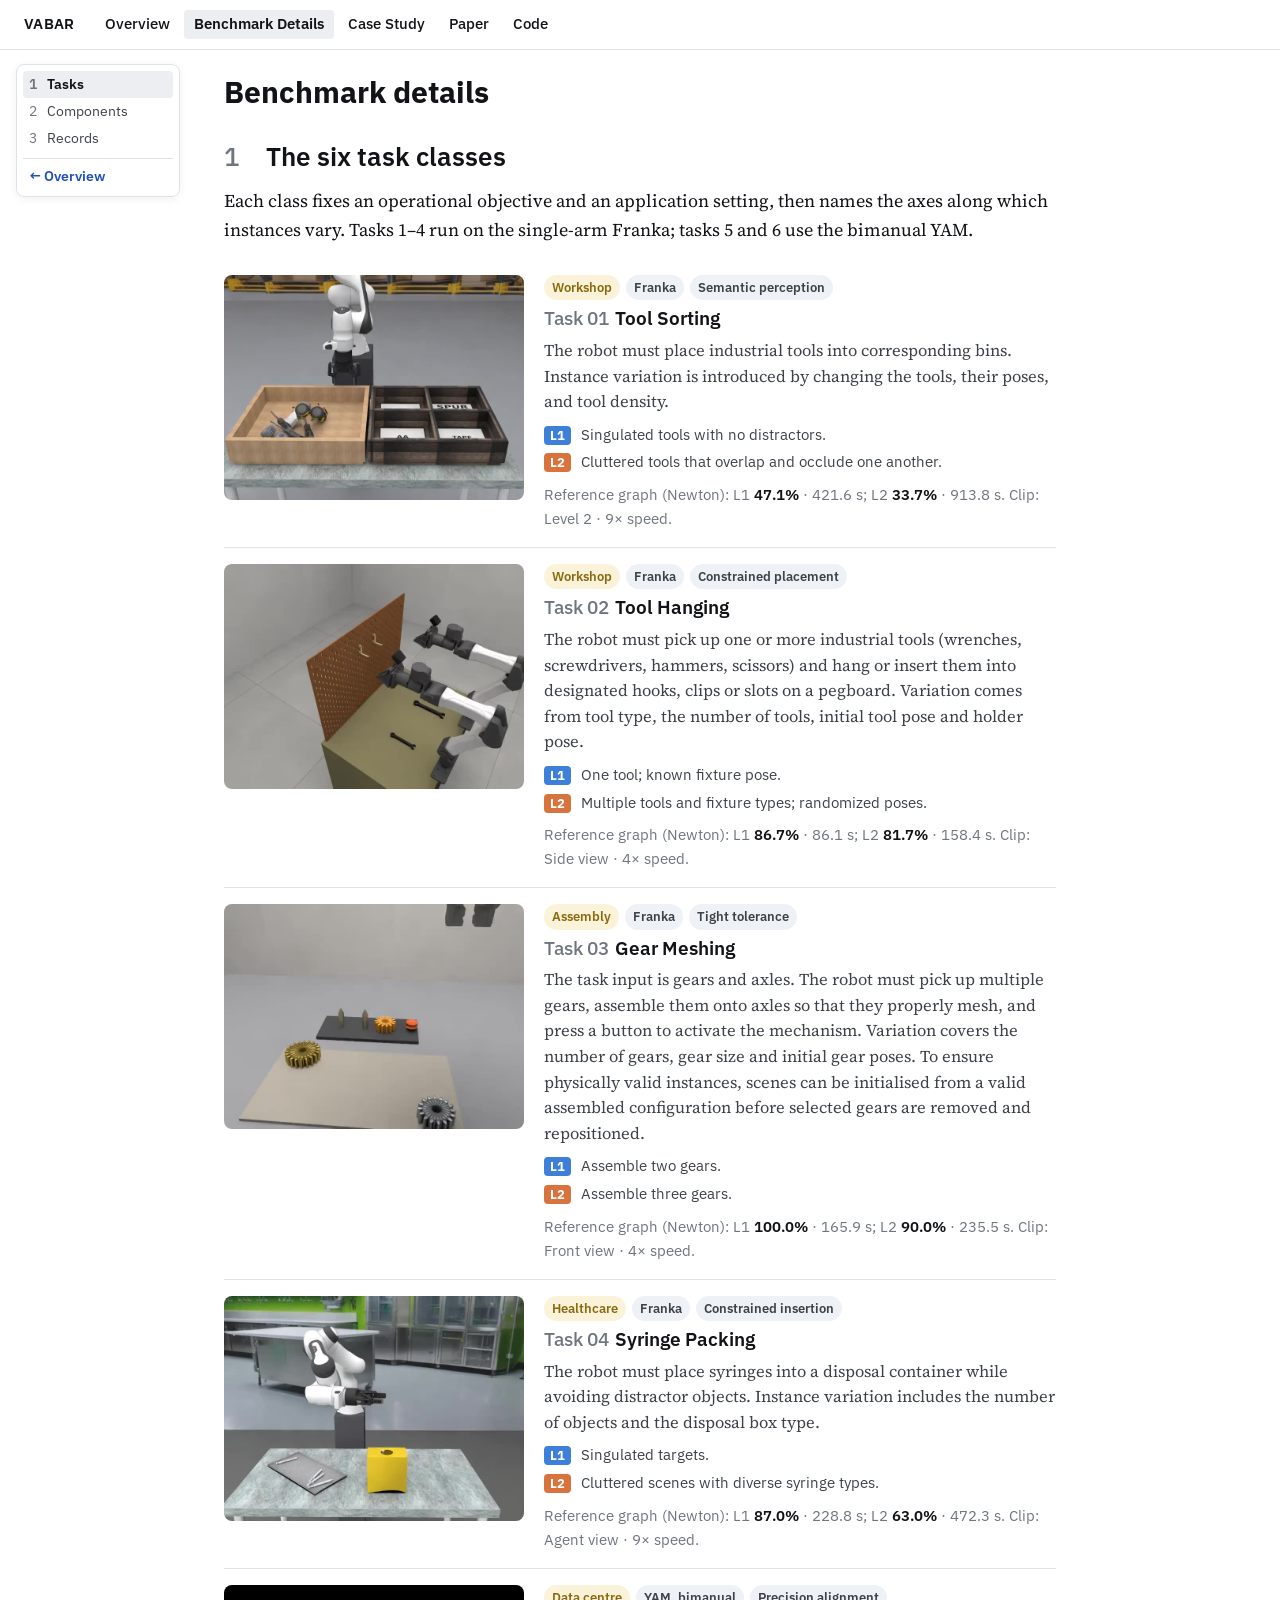
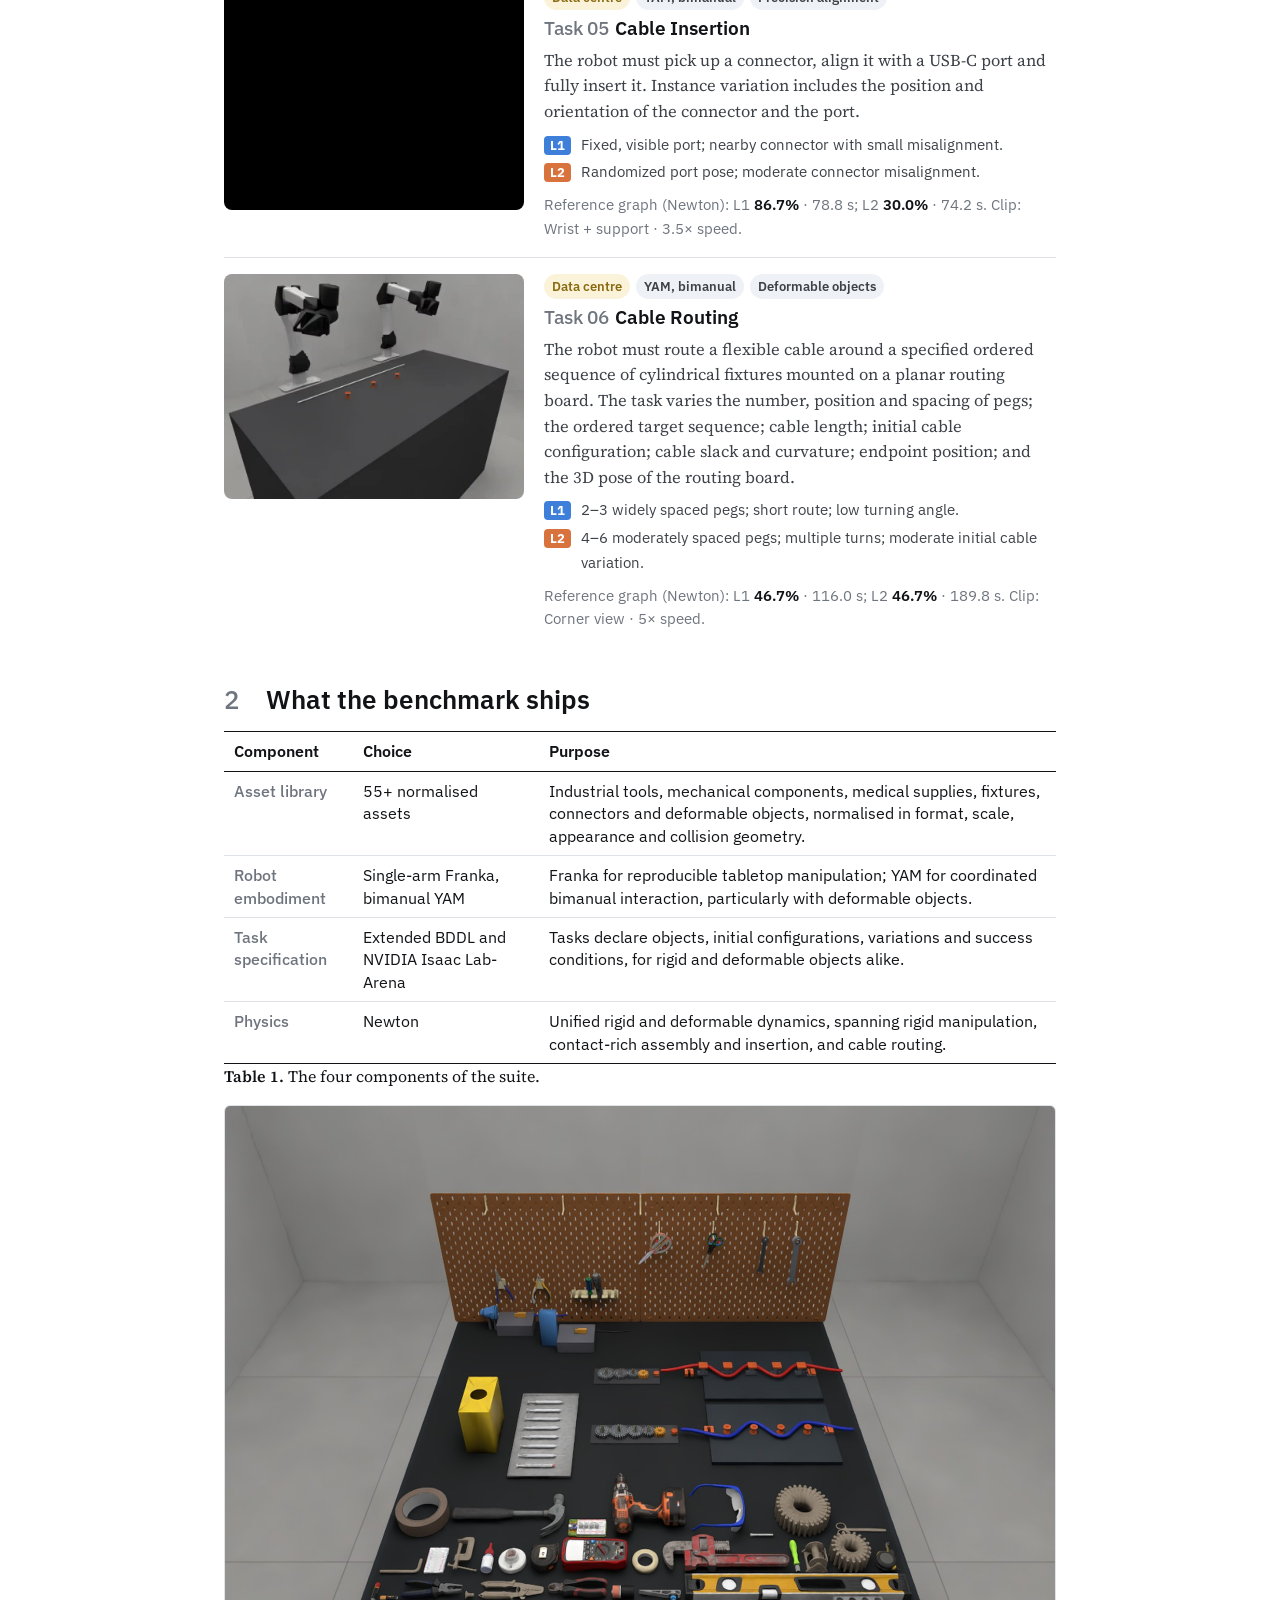
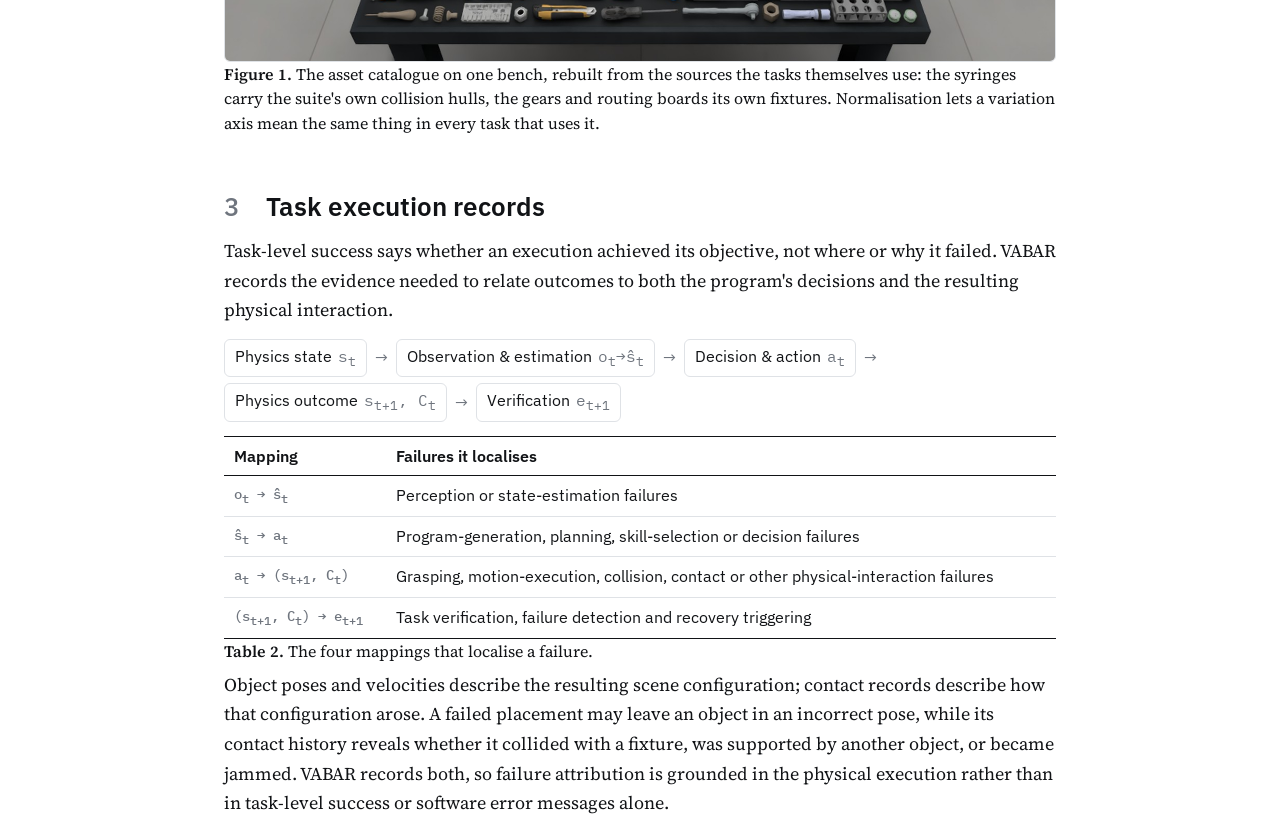
==== commit b760d4b9: "Add RoboSimStudio and Isaac Lab-Arena, describe validation levels, fix Newton name Co-Authored-By: C" ====
--- a/tasks.html
+++ b/tasks.html
@@ -111,8 +111,8 @@
               <tbody>
                 <tr><th scope="row">Asset library</th><td>55+ normalised assets</td><td>Industrial tools, mechanical components, medical supplies, fixtures, connectors and deformable objects, normalised in format, scale, appearance and collision geometry.</td></tr>
                 <tr><th scope="row">Robot embodiment</th><td>Single-arm Franka, bimanual YAM</td><td>Franka for reproducible tabletop manipulation; YAM for coordinated bimanual interaction, particularly with deformable objects.</td></tr>
-                <tr><th scope="row">Task specification</th><td>Extended BDDL</td><td>Tasks declare objects, initial configurations, variations and success conditions, for rigid and deformable objects alike.</td></tr>
-                <tr><th scope="row">Physics</th><td>NVIDIA Newton</td><td>Unified rigid and deformable dynamics, spanning rigid manipulation, contact-rich assembly and insertion, and cable routing.</td></tr>
+                <tr><th scope="row">Task specification</th><td>Extended BDDL and NVIDIA Isaac Lab-Arena</td><td>Tasks declare objects, initial configurations, variations and success conditions, for rigid and deformable objects alike.</td></tr>
+                <tr><th scope="row">Physics</th><td>Newton</td><td>Unified rigid and deformable dynamics, spanning rigid manipulation, contact-rich assembly and insertion, and cable routing.</td></tr>
               </tbody>
             </table>
             <figcaption class="fig-caption"><b>Table 1.</b> The four components of the suite.</figcaption>
